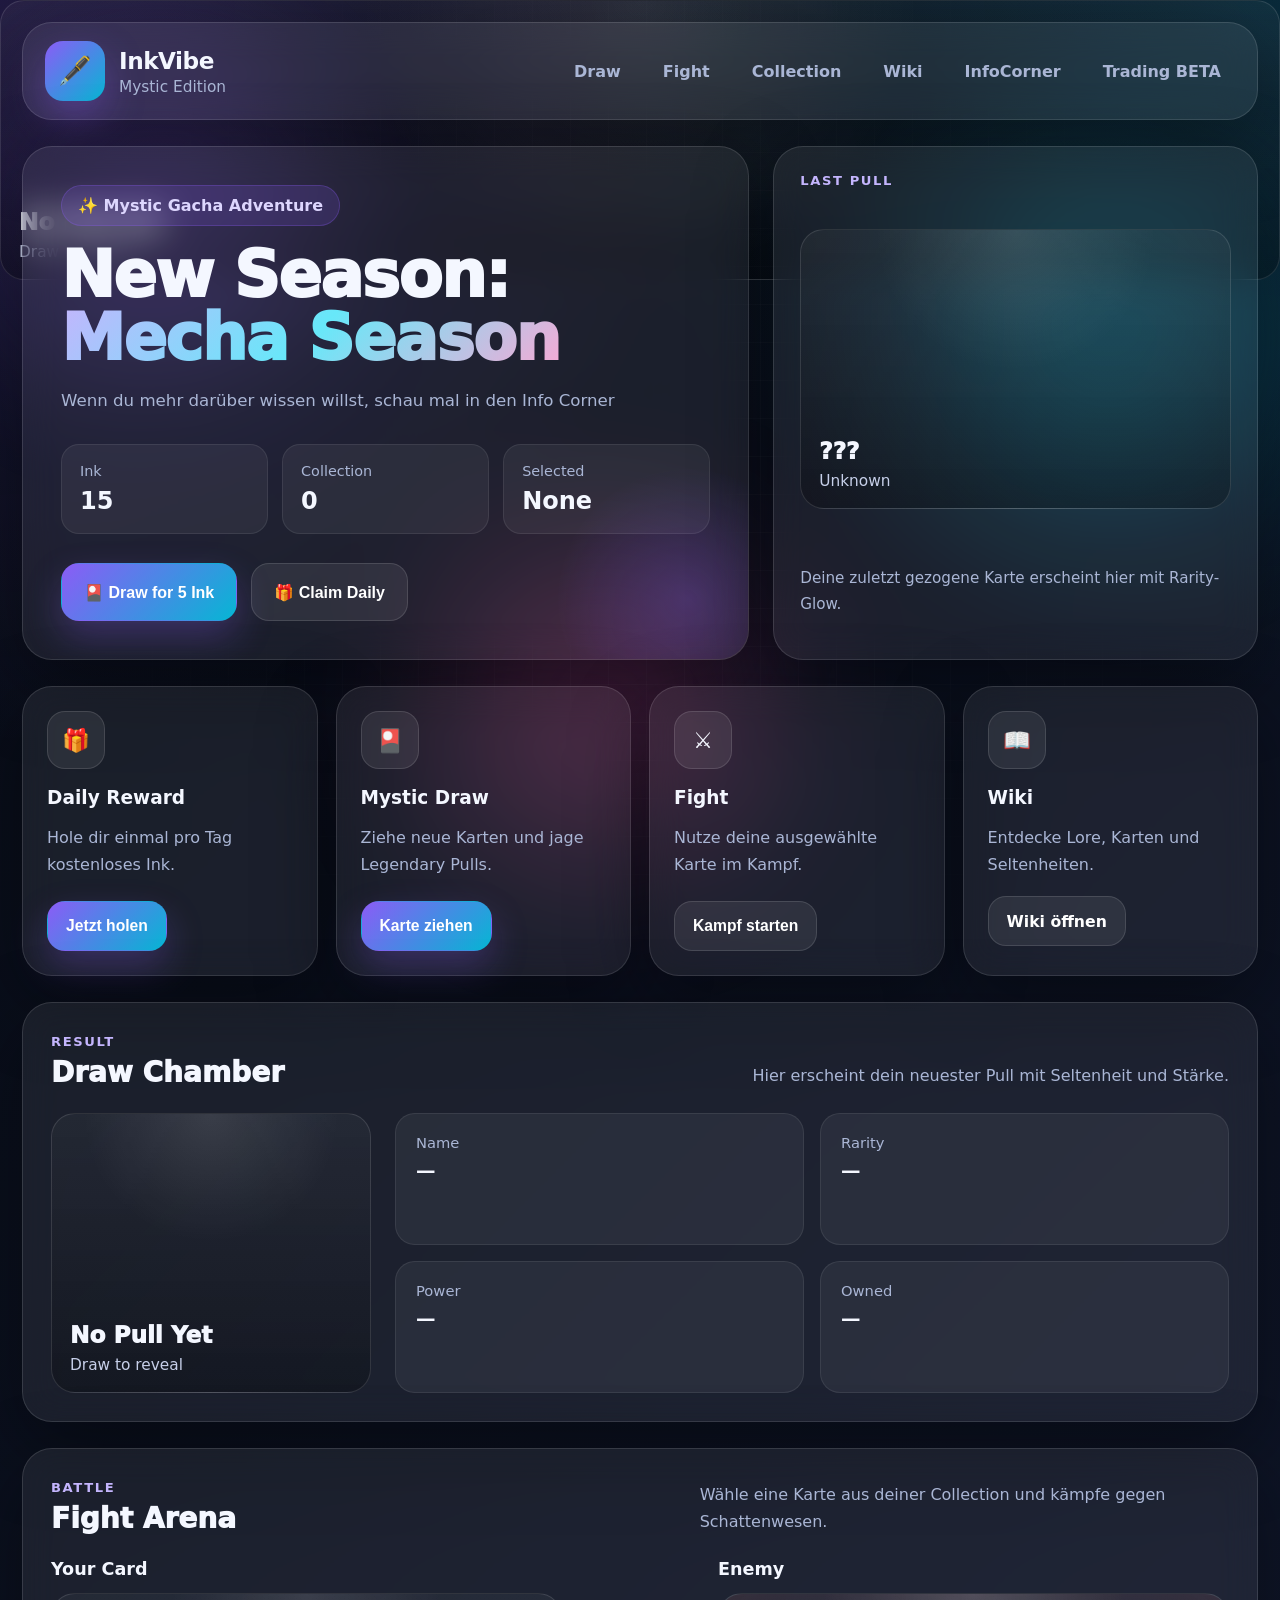
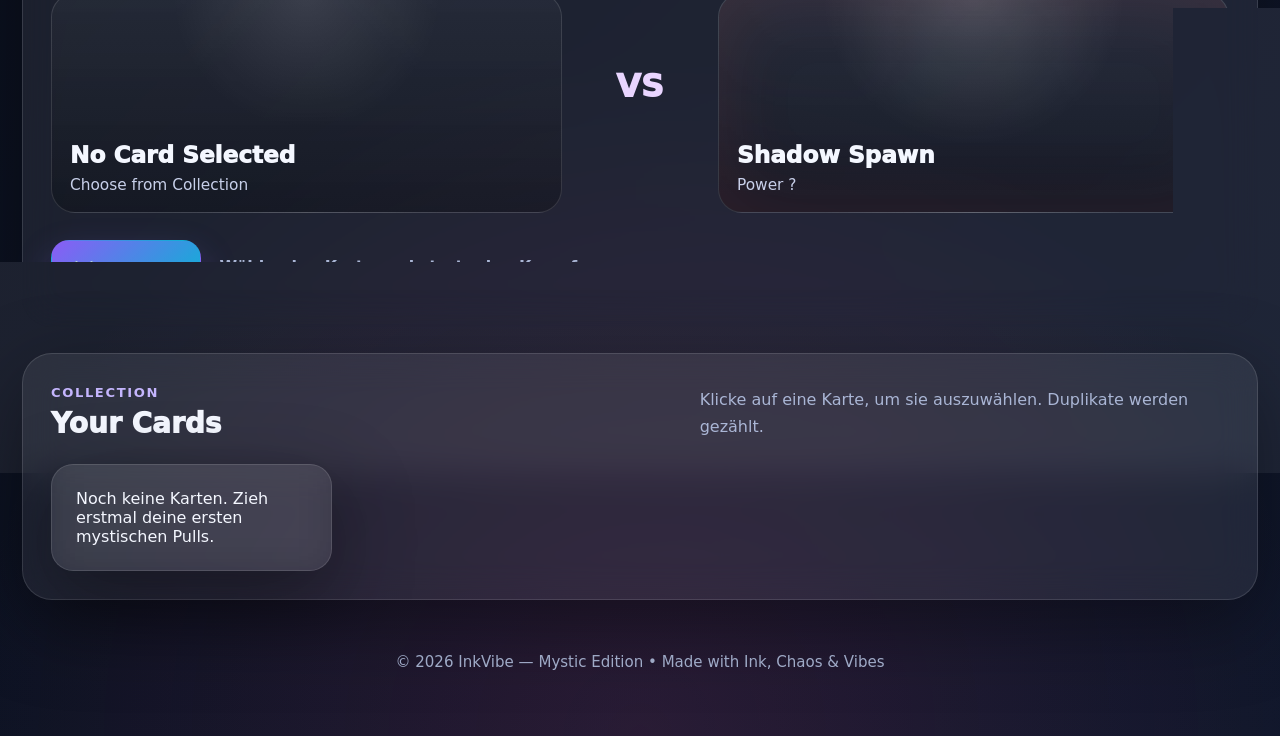
==== index.html @ bc482e4e "index.html aktualisieren" ====
<!DOCTYPE html>
<html lang="de">
<head>
  <meta charset="UTF-8" />
  <meta name="viewport" content="width=device-width, initial-scale=1.0" />
  <title>InkVibe - MechaSeason out now!</title>
  <meta name="description" content="InkVibe — Mystic Edition | Sammle mystische Karten, ziehe seltene Charaktere und kämpfe im Browser." />
  <link rel="stylesheet" href="style.css" />
</head>
<body>
  <div class="bg-layer">
    <div class="orb orb-a"></div>
    <div class="orb orb-b"></div>
    <div class="orb orb-c"></div>
    <div class="grid-overlay"></div>
    <div id="drawReveal" class="draw-reveal placeholder-card"></div>
  </div>

  <div class="app-shell">

    <header class="topbar glass">
      <div class="brand">
        <div class="brand-mark">🖋️</div>
        <div class="brand-copy">
          <h1>InkVibe</h1>
          <p>Mystic Edition</p>
        </div>
      </div>

      <nav class="top-nav">
        <a href="#draw-zone">Draw</a>
        <a href="#fight-zone">Fight</a>
        <a href="#collection-zone">Collection</a>
        <a href="wiki.html">Wiki</a>
        <a href="corner.html">InfoCorner</a>
        <a href="tradr.html">Trading BETA</a>
      </nav>
    </header>

    <main>

      <!-- HERO -->
      <section class="hero-grid">
        <div class="hero-main glass">
          <div class="hero-badge">✨ Mystic Gacha Adventure</div>
          <h2>New Season: <span>Mecha Season</span></h2>
          <p>
           Wenn du mehr darüber wissen willst,
           schau mal in den <span>Info Corner</span>
          </p>

          <div class="hero-stats">
            <div class="hero-stat">
              <span class="hero-stat-label">Ink</span>
              <span class="hero-stat-value" id="inkCount">0</span>
            </div>
            <div class="hero-stat">
              <span class="hero-stat-label">Collection</span>
              <span class="hero-stat-value" id="collectionCount">0</span>
            </div>
            <div class="hero-stat">
              <span class="hero-stat-label">Selected</span>
              <span class="hero-stat-value" id="selectedCardName">None</span>
            </div>
          </div>

          <div class="hero-actions">
            <button class="btn btn-primary btn-xl" onclick="drawCard()">
              🎴 Draw for 5 Ink
            </button>
            <button class="btn btn-secondary btn-xl" onclick="claimDaily()">
              🎁 Claim Daily
            </button>
          </div>
        </div>

        <aside class="hero-side glass">
          <div class="side-label">Last Pull</div>
          <div id="lastPullCard" class="featured-card placeholder-card">
            <div class="featured-card-inner">
              <span class="featured-name">???</span>
              <span class="featured-rarity">Unknown</span>
            </div>
          </div>
          <p class="side-note">
            Deine zuletzt gezogene Karte erscheint hier mit Rarity-Glow.
          </p>
        </aside>
      </section>

      <!-- QUICK ACTIONS -->
      <section class="quick-actions">
        <div class="quick-card glass">
          <div class="quick-icon">🎁</div>
          <h3>Daily Reward</h3>
          <p>Hole dir einmal pro Tag kostenloses Ink.</p>
          <button class="btn btn-primary" onclick="claimDaily()">Jetzt holen</button>
        </div>

        <div class="quick-card glass" id="draw-zone">
          <div class="quick-icon">🎴</div>
          <h3>Mystic Draw</h3>
          <p>Ziehe neue Karten und jage Legendary Pulls.</p>
          <button class="btn btn-primary" onclick="drawCard()">Karte ziehen</button>
        </div>

        <div class="quick-card glass" id="fight-zone">
          <div class="quick-icon">⚔️</div>
          <h3>Fight</h3>
          <p>Nutze deine ausgewählte Karte im Kampf.</p>
          <button class="btn btn-secondary" onclick="fight()">Kampf starten</button>
        </div>

        <div class="quick-card glass">
          <div class="quick-icon">📖</div>
          <h3>Wiki</h3>
          <p>Entdecke Lore, Karten und Seltenheiten.</p>
          <a href="wiki.html" class="btn btn-secondary">Wiki öffnen</a>
        </div>
      </section>

      <!-- DRAW RESULT -->
      <section class="section-panel glass">
        <div class="section-head">
          <div>
            <span class="eyebrow">RESULT</span>
            <h2>Draw Chamber</h2>
          </div>
          <p>Hier erscheint dein neuester Pull mit Seltenheit und Stärke.</p>
        </div>

        <div class="draw-result-wrap">
          <div id="drawReveal" class="draw-reveal placeholder-card">
            <div class="featured-card-inner">
              <span class="featured-name">No Pull Yet</span>
              <span class="featured-rarity">Draw to reveal</span>
            </div>
          </div>

          <div class="draw-meta">
            <div class="meta-box">
              <span class="meta-label">Name</span>
              <span class="meta-value" id="pullName">—</span>
            </div>
            <div class="meta-box">
              <span class="meta-label">Rarity</span>
              <span class="meta-value" id="pullRarity">—</span>
            </div>
            <div class="meta-box">
              <span class="meta-label">Power</span>
              <span class="meta-value" id="pullPower">—</span>
            </div>
            <div class="meta-box">
              <span class="meta-label">Owned</span>
              <span class="meta-value" id="pullOwned">—</span>
            </div>
          </div>
        </div>
      </section>

      <!-- FIGHT -->
      <section class="section-panel glass fight-layout">
        <div class="section-head">
          <div>
            <span class="eyebrow">BATTLE</span>
            <h2>Fight Arena</h2>
          </div>
          <p>Wähle eine Karte aus deiner Collection und kämpfe gegen Schattenwesen.</p>
        </div>

        <div class="fight-grid">
          <div class="arena-card">
            <h3>Your Card</h3>
            <div id="selectedFightCard" class="battle-card placeholder-card small-card">
              <div class="featured-card-inner">
                <span class="featured-name">No Card Selected</span>
                <span class="featured-rarity">Choose from Collection</span>
              </div>
            </div>
          </div>

          <div class="arena-vs">VS</div>

          <div class="arena-card">
            <h3>Enemy</h3>
            <div id="enemyCard" class="battle-card enemy-card small-card">
              <div class="featured-card-inner">
                <span class="featured-name">Shadow Spawn</span>
                <span class="featured-rarity">Power ?</span>
              </div>
            </div>
          </div>
        </div>

        <div class="fight-controls">
          <button class="btn btn-primary btn-xl" onclick="fight()">⚔️ Start Fight</button>
          <div id="fightResult" class="fight-result">Wähle eine Karte und starte den Kampf.</div>
        </div>
      </section>

      <!-- COLLECTION -->
      <section class="section-panel glass" id="collection-zone">
        <div class="section-head">
          <div>
            <span class="eyebrow">COLLECTION</span>
            <h2>Your Cards</h2>
          </div>
          <p>Klicke auf eine Karte, um sie auszuwählen. Duplikate werden gezählt.</p>
        </div>

        <div id="collectionGrid" class="collection-grid"></div>
      </section>

    </main>

    <footer class="footer">
      <p>© 2026 InkVibe — Mystic Edition • Made with Ink, Chaos & Vibes</p>
    </footer>
  </div>

  <script src="script.js"></script>
</body>
</html>
---- style.css ----
:root {
  --bg-1: #070b15;
  --bg-2: #10172b;
  --glass: rgba(255,255,255,0.07);
  --glass-strong: rgba(255,255,255,0.12);
  --border: rgba(255,255,255,0.12);
  --text: #f4f7ff;
  --muted: #aab6d5;
  --accent: #8b5cf6;
  --accent-2: #06b6d4;
  --accent-3: #ec4899;
  --gold: #fbbf24;
  --green: #22c55e;
  --red: #ef4444;
  --shadow: 0 25px 80px rgba(0,0,0,0.38);

  --common: #94a3b8;
  --rare: #3b82f6;
  --epic: #a855f7;
  --legendary: #f59e0b;

  --radius-xl: 30px;
  --radius-lg: 24px;
  --radius-md: 18px;
  --radius-sm: 14px;
  --max-width: 1260px;
}

* {
  box-sizing: border-box;
}

html, body {
  margin: 0;
  padding: 0;
  min-height: 100%;
  font-family: "Inter", "Segoe UI", system-ui, sans-serif;
  color: var(--text);
  background:
    radial-gradient(circle at top left, rgba(139,92,246,0.18), transparent 28%),
    radial-gradient(circle at top right, rgba(6,182,212,0.16), transparent 26%),
    radial-gradient(circle at bottom center, rgba(236,72,153,0.12), transparent 28%),
    linear-gradient(135deg, var(--bg-1), var(--bg-2));
  overflow-x: hidden;
}

body {
  padding: 22px;
}

.bg-layer {
  position: fixed;
  inset: 0;
  pointer-events: none;
  z-index: 0;
}

.orb {
  position: absolute;
  border-radius: 999px;
  filter: blur(90px);
  opacity: 0.28;
}

.orb-a {
  width: 280px;
  height: 280px;
  background: var(--accent);
  top: 60px;
  left: 20px;
}

.orb-b {
  width: 320px;
  height: 320px;
  background: var(--accent-2);
  top: 180px;
  right: 20px;
}

.orb-c {
  width: 300px;
  height: 300px;
  background: var(--accent-3);
  bottom: 50px;
  left: 35%;
}

.grid-overlay {
  position: absolute;
  inset: 0;
  background-image:
    linear-gradient(rgba(255,255,255,0.025) 1px, transparent 1px),
    linear-gradient(90deg, rgba(255,255,255,0.025) 1px, transparent 1px);
  background-size: 38px 38px;
  mask-image: radial-gradient(circle at center, black 25%, transparent 85%);
}

.app-shell {
  max-width: var(--max-width);
  margin: 0 auto;
  position: relative;
  z-index: 1;
}

.glass {
  background: var(--glass);
  border: 1px solid var(--border);
  backdrop-filter: blur(18px);
  box-shadow: var(--shadow);
}

.topbar {
  display: flex;
  justify-content: space-between;
  align-items: center;
  gap: 18px;
  padding: 18px 22px;
  border-radius: var(--radius-xl);
  margin-bottom: 26px;
}

.brand {
  display: flex;
  align-items: center;
  gap: 14px;
}

.brand-mark {
  width: 60px;
  height: 60px;
  display: grid;
  place-items: center;
  border-radius: 18px;
  background: linear-gradient(135deg, var(--accent), var(--accent-2));
  font-size: 1.7rem;
  box-shadow: 0 16px 38px rgba(139,92,246,0.35);
}

.brand-copy h1 {
  margin: 0;
  font-size: 1.45rem;
  font-weight: 900;
  letter-spacing: -0.5px;
}

.brand-copy p {
  margin: 4px 0 0;
  color: var(--muted);
  font-size: 0.96rem;
}

.top-nav {
  display: flex;
  align-items: center;
  gap: 14px;
  flex-wrap: wrap;
}

.top-nav a {
  text-decoration: none;
  color: var(--muted);
  font-weight: 700;
  padding: 10px 14px;
  border-radius: 999px;
  transition: 0.2s ease;
}

.top-nav a:hover {
  background: rgba(255,255,255,0.08);
  color: white;
}

.nav-login {
  background: rgba(255,255,255,0.08);
  border: 1px solid var(--border);
}

.hero-grid {
  display: grid;
  grid-template-columns: 1.2fr 0.8fr;
  gap: 24px;
  margin-bottom: 26px;
}

.hero-main, .hero-side, .section-panel, .quick-card {
  border-radius: var(--radius-xl);
}

.hero-main {
  padding: 38px;
  position: relative;
  overflow: hidden;
}

.hero-main::after {
  content: "";
  position: absolute;
  width: 260px;
  height: 260px;
  right: -70px;
  bottom: -70px;
  border-radius: 999px;
  background: radial-gradient(circle, rgba(139,92,246,0.25), transparent 72%);
}

.hero-badge {
  display: inline-flex;
  padding: 10px 16px;
  border-radius: 999px;
  background: rgba(139,92,246,0.16);
  border: 1px solid rgba(139,92,246,0.28);
  color: #ddd6fe;
  font-weight: 800;
  margin-bottom: 18px;
}

.hero-main h2 {
  font-size: clamp(2.3rem, 5vw, 4.1rem);
  line-height: 0.98;
  margin: 0 0 16px;
  font-weight: 950;
  letter-spacing: -1.5px;
}

.hero-main h2 span {
  background: linear-gradient(135deg, #c4b5fd, #67e8f9, #f9a8d4);
  -webkit-background-clip: text;
  -webkit-text-fill-color: transparent;
}

.hero-main p {
  color: var(--muted);
  line-height: 1.8;
  max-width: 64ch;
  font-size: 1.04rem;
  margin-bottom: 28px;
}

.hero-stats {
  display: grid;
  grid-template-columns: repeat(3, 1fr);
  gap: 14px;
  margin-bottom: 24px;
}

.hero-stat {
  padding: 18px;
  border-radius: 18px;
  background: rgba(255,255,255,0.06);
  border: 1px solid rgba(255,255,255,0.08);
}

.hero-stat-label {
  display: block;
  color: var(--muted);
  font-size: 0.9rem;
  margin-bottom: 8px;
}

.hero-stat-value {
  font-size: 1.5rem;
  font-weight: 900;
}

.hero-actions {
  display: flex;
  gap: 14px;
  flex-wrap: wrap;
}

.btn {
  display: inline-flex;
  align-items: center;
  justify-content: center;
  gap: 10px;
  min-height: 50px;
  padding: 14px 18px;
  border: 1px solid transparent;
  border-radius: 18px;
  text-decoration: none;
  font-weight: 900;
  cursor: pointer;
  transition: 0.2s ease;
  font-size: 0.98rem;
}

.btn:hover {
  transform: translateY(-2px);
}

.btn-primary {
  background: linear-gradient(135deg, var(--accent), var(--accent-2));
  color: white;
  box-shadow: 0 16px 36px rgba(139,92,246,0.28);
}

.btn-secondary {
  background: rgba(255,255,255,0.08);
  color: white;
  border-color: var(--border);
}

.btn-xl {
  min-height: 58px;
  padding: 16px 22px;
  font-size: 1rem;
}

.hero-side {
  padding: 26px;
  display: flex;
  flex-direction: column;
  justify-content: space-between;
}

.side-label, .eyebrow {
  font-size: 0.82rem;
  font-weight: 900;
  letter-spacing: 1.6px;
  color: #c4b5fd;
  text-transform: uppercase;
}

.side-note {
  color: var(--muted);
  line-height: 1.7;
  font-size: 0.95rem;
  margin-top: 16px;
}

.quick-actions {
  display: grid;
  grid-template-columns: repeat(4, 1fr);
  gap: 18px;
  margin-bottom: 26px;
}

.quick-card {
  padding: 24px;
  transition: 0.2s ease;
}

.quick-card:hover {
  transform: translateY(-4px);
  background: rgba(255,255,255,0.08);
}

.quick-icon {
  width: 58px;
  height: 58px;
  display: grid;
  place-items: center;
  border-radius: 18px;
  font-size: 1.4rem;
  background: rgba(255,255,255,0.08);
  border: 1px solid var(--border);
  margin-bottom: 18px;
}

.quick-card h3 {
  margin: 0 0 8px;
  font-size: 1.16rem;
  font-weight: 900;
}

.quick-card p {
  color: var(--muted);
  line-height: 1.7;
  margin-bottom: 18px;
}

.section-panel {
  padding: 28px;
  margin-bottom: 26px;
}

.section-head {
  display: flex;
  justify-content: space-between;
  gap: 20px;
  align-items: end;
  margin-bottom: 24px;
  flex-wrap: wrap;
}

.section-head h2 {
  margin: 6px 0 0;
  font-size: 1.75rem;
  font-weight: 950;
}

.section-head p {
  color: var(--muted);
  margin: 0;
  max-width: 52ch;
  line-height: 1.7;
}

.draw-result-wrap {
  display: grid;
  grid-template-columns: 320px 1fr;
  gap: 24px;
  align-items: stretch;
}

.featured-card, .draw-reveal, .battle-card, .collection-card {
  position: relative;
  border-radius: 24px;
  overflow: hidden;
  min-height: 280px;
  display: flex;
  align-items: end;
  padding: 18px;
  background:
    linear-gradient(180deg, rgba(255,255,255,0.05), rgba(0,0,0,0.28)),
    radial-gradient(circle at top, rgba(255,255,255,0.16), transparent 45%);
  border: 1px solid rgba(255,255,255,0.12);
}

.small-card {
  min-height: 220px;
}

.placeholder-card {
  background:
    linear-gradient(180deg, rgba(255,255,255,0.04), rgba(0,0,0,0.25)),
    radial-gradient(circle at top, rgba(255,255,255,0.10), transparent 40%);
}

.featured-card-inner {
  display: flex;
  flex-direction: column;
  gap: 8px;
}

.featured-name {
  font-size: 1.45rem;
  font-weight: 950;
}

.featured-rarity {
  font-size: 0.96rem;
  color: #dbe4ff;
  opacity: 0.9;
}

.draw-meta {
  display: grid;
  grid-template-columns: repeat(2, 1fr);
  gap: 16px;
}

.meta-box {
  padding: 20px;
  border-radius: 20px;
  background: rgba(255,255,255,0.06);
  border: 1px solid rgba(255,255,255,0.08);
}

.meta-label {
  display: block;
  color: var(--muted);
  font-size: 0.92rem;
  margin-bottom: 8px;
}

.meta-value {
  font-size: 1.22rem;
  font-weight: 900;
}

.fight-layout .fight-grid {
  display: grid;
  grid-template-columns: 1fr 120px 1fr;
  gap: 18px;
  align-items: center;
  margin-bottom: 22px;
}

.arena-card h3 {
  margin: 0 0 14px;
  font-size: 1.1rem;
}

.arena-vs {
  display: grid;
  place-items: center;
  font-size: 2rem;
  font-weight: 950;
  color: #e9d5ff;
}

.enemy-card {
  box-shadow: inset 0 0 80px rgba(239,68,68,0.10);
}

.fight-controls {
  display: flex;
  align-items: center;
  gap: 18px;
  flex-wrap: wrap;
}

.fight-result {
  color: var(--muted);
  line-height: 1.7;
  font-weight: 700;
}

.collection-grid {
  display: grid;
  grid-template-columns: repeat(4, 1fr);
  gap: 18px;
}

.collection-card {
  min-height: 240px;
  cursor: pointer;
  transition: 0.2s ease;
}

.collection-card:hover {
  transform: translateY(-5px) scale(1.01);
}

.collection-card.selected {
  outline: 2px solid #ffffff;
  box-shadow: 0 0 0 3px rgba(255,255,255,0.18), 0 24px 60px rgba(0,0,0,0.45);
}

.card-topline {
  position: absolute;
  top: 14px;
  left: 14px;
  right: 14px;
  display: flex;
  justify-content: space-between;
  align-items: center;
}

.card-rarity-pill,
.card-count-pill,
.card-power-pill {
  padding: 8px 10px;
  border-radius: 999px;
  font-size: 0.78rem;
  font-weight: 900;
  background: rgba(255,255,255,0.12);
  border: 1px solid rgba(255,255,255,0.16);
}

.card-bottom {
  width: 100%;
  display: flex;
  flex-direction: column;
  gap: 8px;
}

.card-name {
  font-size: 1.2rem;
  font-weight: 950;
}

.card-sub {
  color: #e7ecff;
  opacity: 0.88;
  font-size: 0.94rem;
}

.rarity-common {
  box-shadow: inset 0 0 120px rgba(148,163,184,0.14), 0 0 28px rgba(148,163,184,0.12);
}
.rarity-rare {
  box-shadow: inset 0 0 120px rgba(59,130,246,0.16), 0 0 34px rgba(59,130,246,0.16);
}
.rarity-epic {
  box-shadow: inset 0 0 120px rgba(168,85,247,0.18), 0 0 40px rgba(168,85,247,0.18);
}
.rarity-legendary {
  box-shadow: inset 0 0 120px rgba(245,158,11,0.20), 0 0 48px rgba(245,158,11,0.20);
}

.footer {
  text-align: center;
  padding: 12px 0 28px;
  color: var(--muted);
  font-size: 0.94rem;
}

@media (max-width: 1080px) {
  .hero-grid,
  .draw-result-wrap {
    grid-template-columns: 1fr;
  }

  .quick-actions,
  .collection-grid {
    grid-template-columns: repeat(2, 1fr);
  }

  .fight-layout .fight-grid {
    grid-template-columns: 1fr;
  }

  .arena-vs {
    font-size: 1.6rem;
  }
}

@media (max-width: 720px) {
  body {
    padding: 14px;
  }

  .topbar {
    flex-direction: column;
    align-items: stretch;
  }

  .top-nav {
    justify-content: center;
  }

  .hero-main {
    padding: 28px 22px;
  }

  .hero-main h2 {
    font-size: 2.35rem;
  }

  .hero-stats,
  .draw-meta,
  .quick-actions,
  .collection-grid {
    grid-template-columns: 1fr;
  }

  .hero-actions,
  .fight-controls {
    flex-direction: column;
    align-items: stretch;
  }

  .btn,
  .btn-xl {
    width: 100%;
  }

  .section-panel,
  .quick-card,
  .hero-main,
  .hero-side {
    border-radius: 24px;
  }
}

.trade-container {
  display: flex;
  gap: 30px;
  flex-wrap: wrap;
  padding: 20px;
}

.section {
  border: 1px solid #ccc;
  border-radius: 12px;
  padding: 20px;
  min-width: 280px;
  background: #f4f4f4;
}

.card {
  border: 1px solid #aaa;
  padding: 10px;
  margin: 10px 0;
  border-radius: 8px;
  background: white;
}

button {
  margin-top: 5px;
  padding: 8px 12px;
  border-radius: 8px;
  border: none;
  cursor: pointer;
}


/* === DRAW ANIMATION === */

.draw-reveal {
  perspective: 1000px;
}

.card-flip {
  animation: flipReveal 0.8s ease forwards;
  transform-style: preserve-3d;
}

@keyframes flipReveal {
  0% {
    transform: rotateY(90deg) scale(0.8);
    opacity: 0;
  }
  50% {
    transform: rotateY(0deg) scale(1.05);
    opacity: 1;
  }
  100% {
    transform: rotateY(0deg) scale(1);
  }
}

/* Glow je nach Seltenheit */
.rarity-glow-common {
  box-shadow: 0 0 20px rgba(148,163,184,0.4);
}

.rarity-glow-rare {
  box-shadow: 0 0 25px rgba(59,130,246,0.6);
}

.rarity-glow-epic {
  box-shadow: 0 0 35px rgba(168,85,247,0.7);
}

.rarity-glow-legendary {
  box-shadow: 0 0 50px rgba(245,158,11,0.9);
}
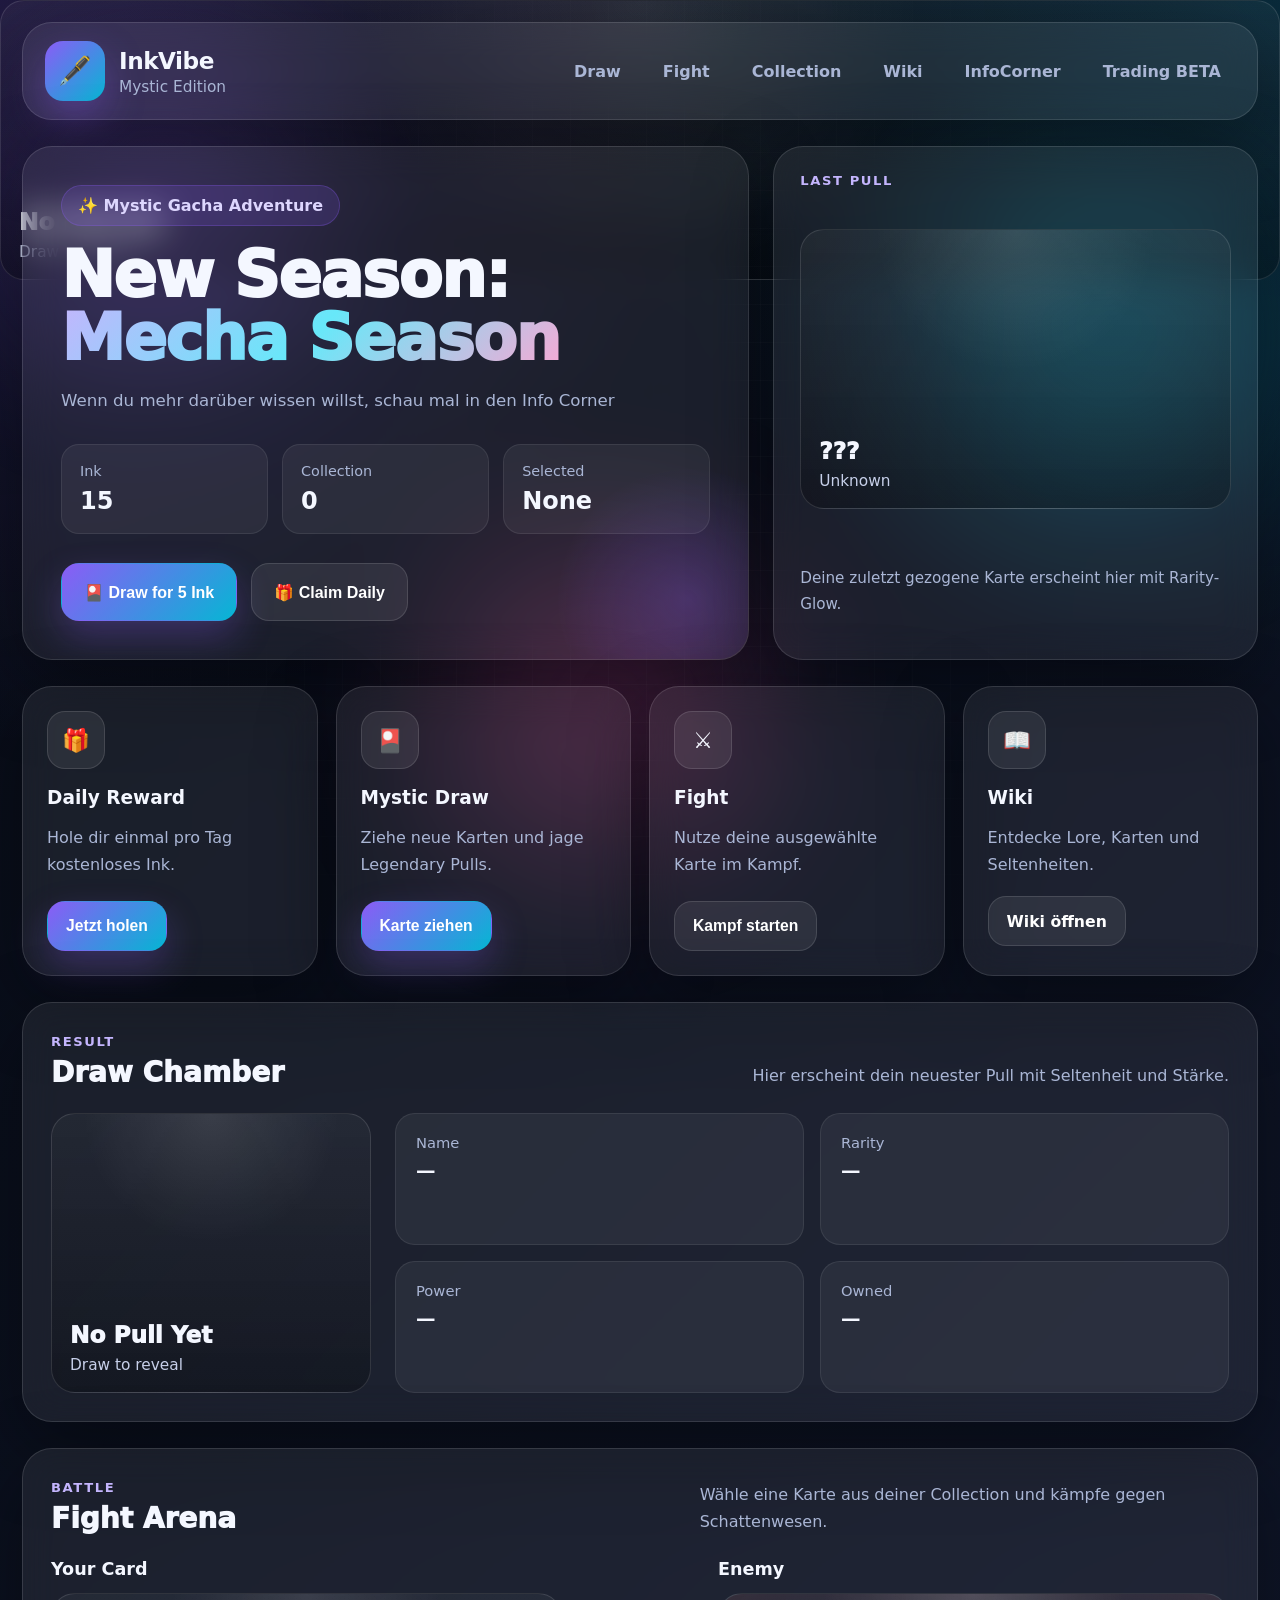
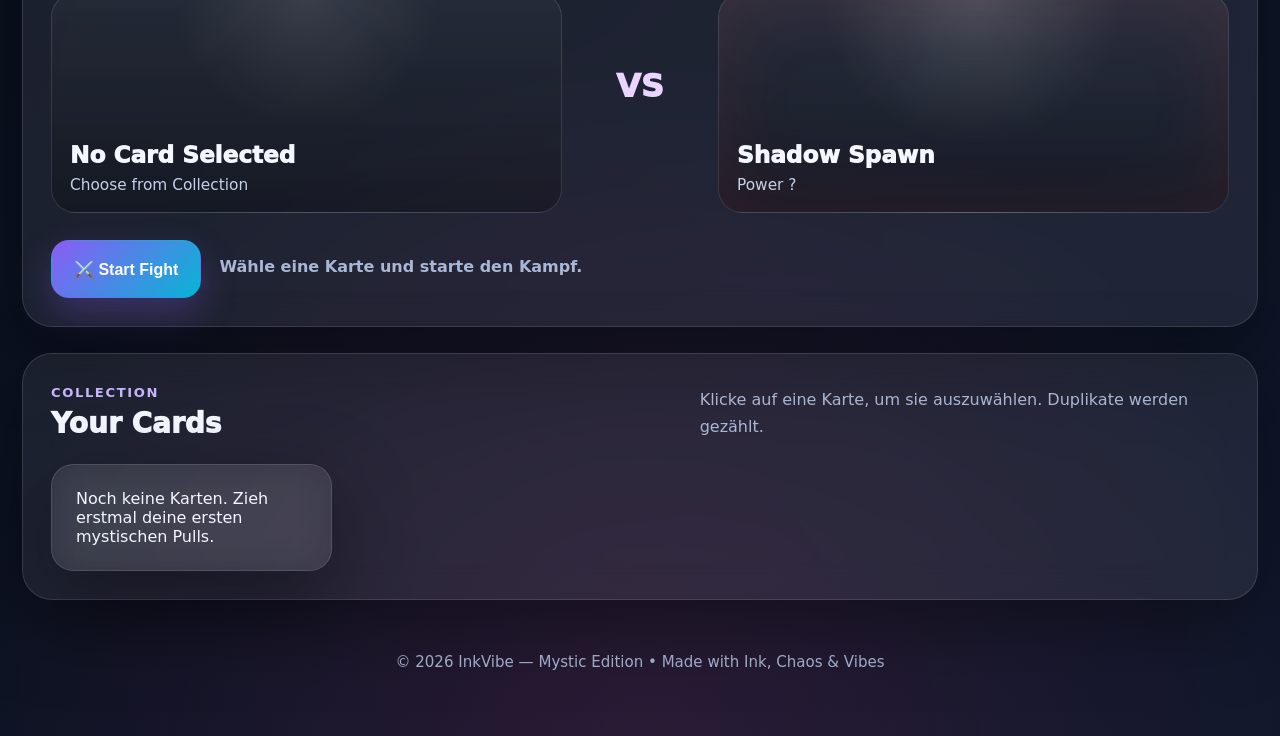
==== commit e7cc43c3: "index.html aktualisieren" ====
--- a/index.html
+++ b/index.html
@@ -33,7 +33,7 @@
         <a href="#collection-zone">Collection</a>
         <a href="wiki.html">Wiki</a>
         <a href="corner.html">InfoCorner</a>
-        <a href="tradr.html">Trading BETA</a>
+        <a href="trade.html">Trading BETA</a>
       </nav>
     </header>
 
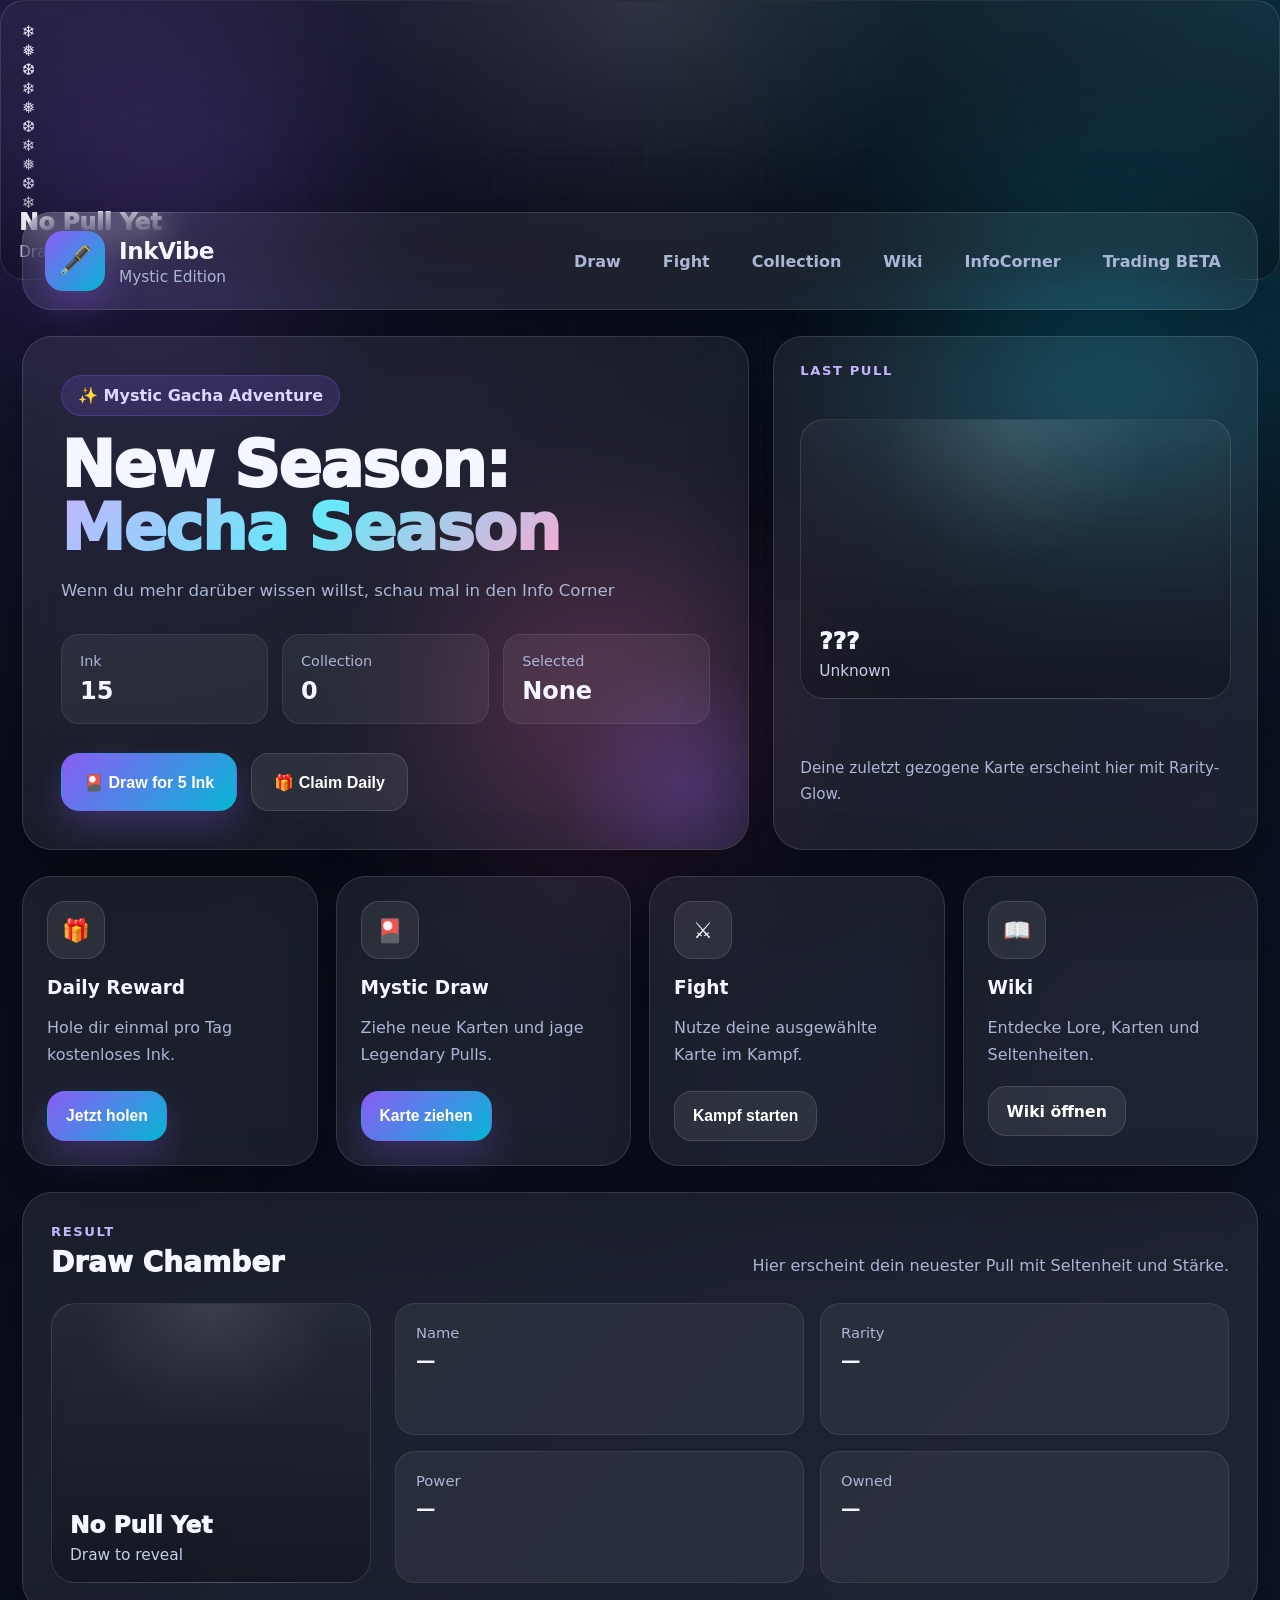
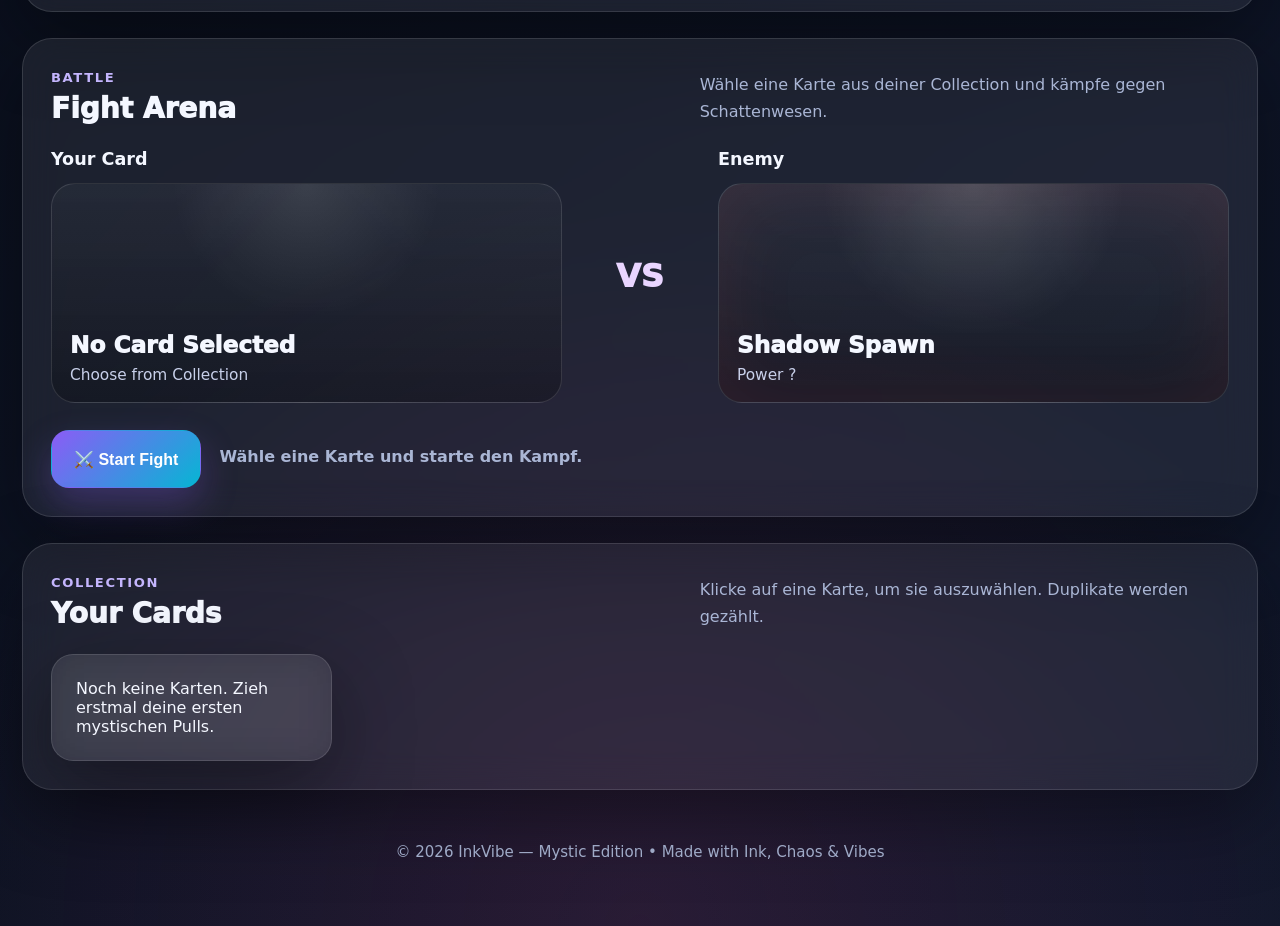
==== commit cd844aa6: "index.html aktualisieren" ====
--- a/index.html
+++ b/index.html
@@ -8,6 +8,19 @@
   <link rel="stylesheet" href="style.css" />
 </head>
 <body>
+  <div class="snowflakes" aria-hidden="true">
+  <div class="snowflake">❄</div>
+  <div class="snowflake">❅</div>
+  <div class="snowflake">❆</div>
+  <div class="snowflake">❄</div>
+  <div class="snowflake">❅</div>
+  <div class="snowflake">❆</div>
+  <div class="snowflake">❄</div>
+  <div class="snowflake">❅</div>
+  <div class="snowflake">❆</div>
+  <div class="snowflake">❄</div>
+</div>
+
   <div class="bg-layer">
     <div class="orb orb-a"></div>
     <div class="orb orb-b"></div>
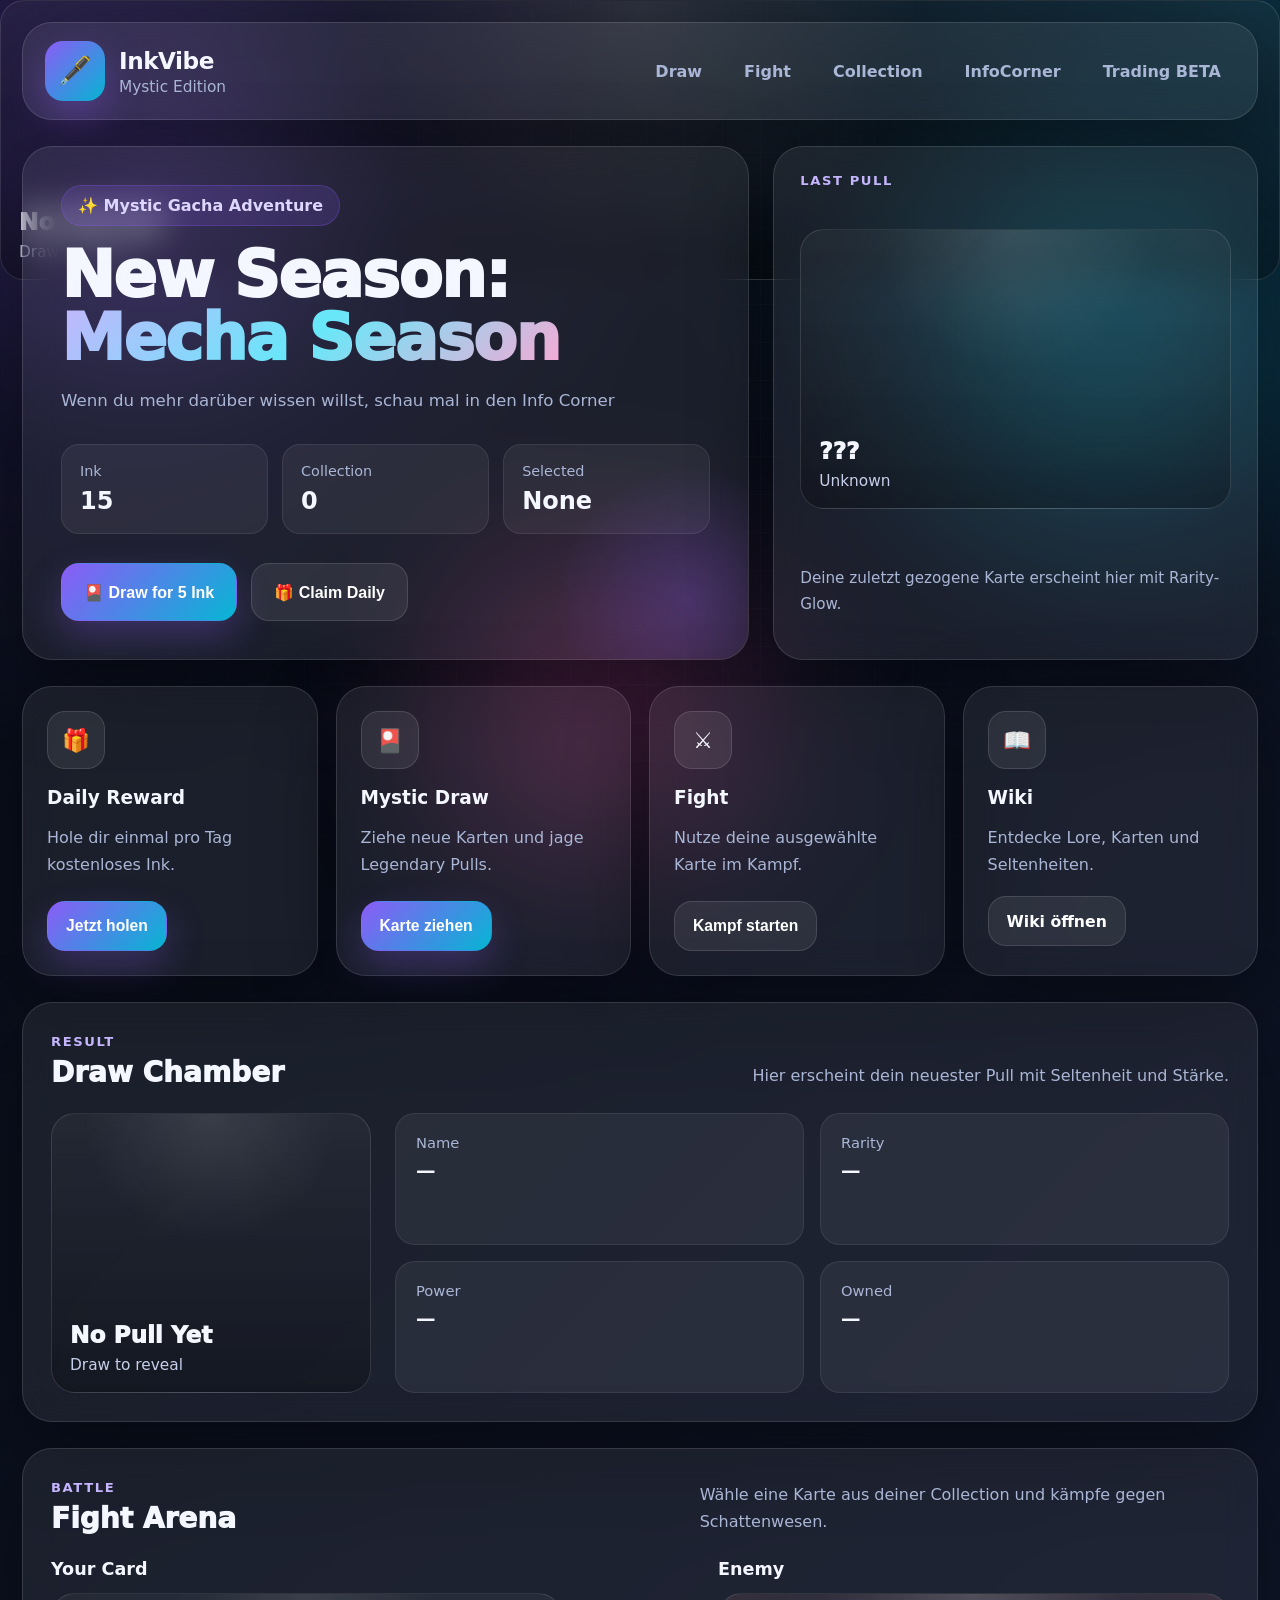
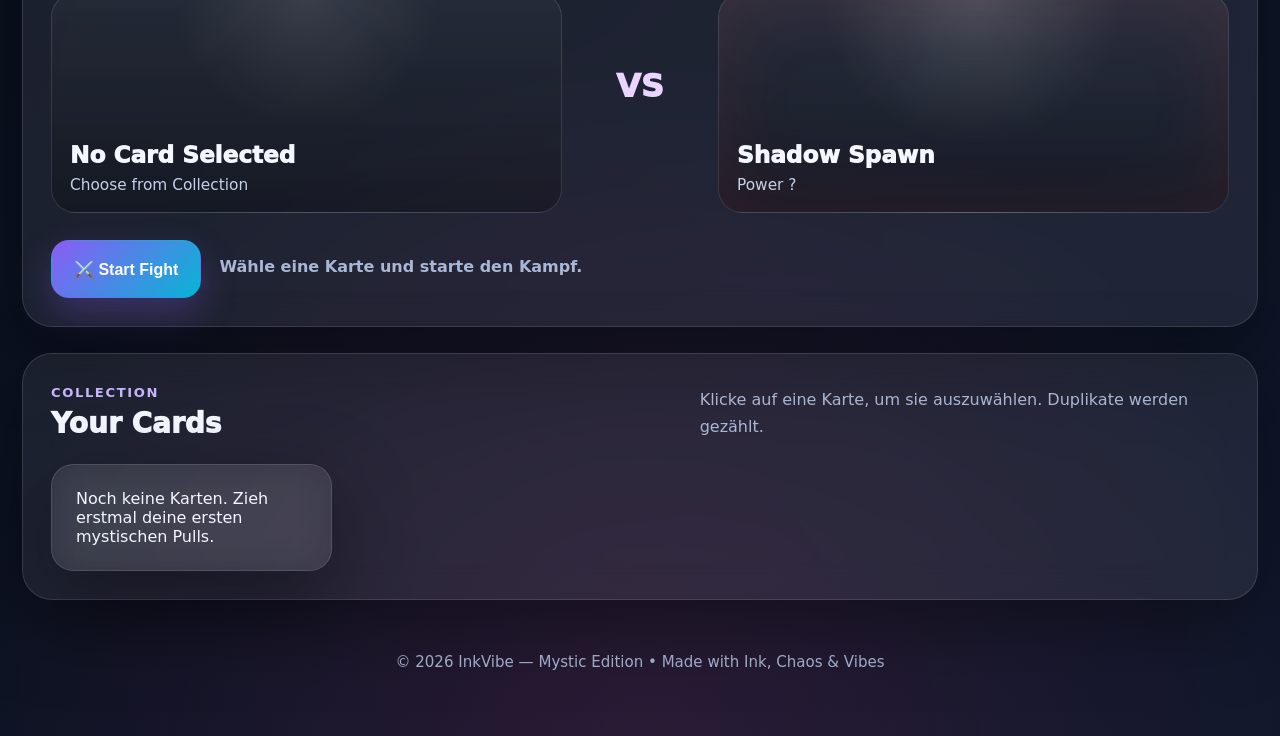
==== commit bf4f06ab: "index.html aktualisieren" ====
--- a/index.html
+++ b/index.html
@@ -44,7 +44,6 @@
         <a href="#draw-zone">Draw</a>
         <a href="#fight-zone">Fight</a>
         <a href="#collection-zone">Collection</a>
-        <a href="wiki.html">Wiki</a>
         <a href="corner.html">InfoCorner</a>
         <a href="trade.html">Trading BETA</a>
       </nav>
--- a/style.css
+++ b/style.css
@@ -1,3 +1,54 @@
+/* Grundstyling für die Schneeflocken */
+.snowflake {
+  color: #fff;
+  font-size: 1.2em;
+  font-family: Arial, sans-serif;
+  text-shadow: 0 0 5px rgba(0, 0, 0, 0.3); /* Sorgt für Sichtbarkeit auf hellem Hintergrund */
+  position: fixed;
+  top: -10%;
+  z-index: 9999;
+  user-select: none;
+  cursor: default;
+  pointer-events: none; /* Wichtig: Man kann durch die Flocken hindurchklicken */
+  animation-name: snowflakes-fall, snowflakes-shake;
+  animation-duration: 10s, 3s;
+  animation-timing-function: linear, ease-in-out;
+  animation-iteration-count: infinite, infinite;
+  animation-play-state: running, running;
+}
+
+/* Animation 1: Nach unten fallen */
+@keyframes snowflakes-fall {
+  0% {
+    top: -10%;
+  }
+  100% {
+    top: 100%;
+  }
+}
+
+/* Animation 2: Leichtes Hin- und Herschwingen */
+@keyframes snowflakes-shake {
+  0%, 100% {
+    transform: translateX(0px);
+  }
+  50% {
+    transform: translateX(80px);
+  }
+}
+
+/* Individuelle Positionierung und Verzögerung für jede Flocke */
+.snowflake:nth-of-type(1) { left: 5%; animation-delay: 0s, 0s; }
+.snowflake:nth-of-type(2) { left: 15%; animation-delay: 6s, 0.5s; font-size: 1.5em; }
+.snowflake:nth-of-type(3) { left: 25%; animation-delay: 4s, 2s; }
+.snowflake:nth-of-type(4) { left: 35%; animation-delay: 2s, 2s; font-size: 0.9em; }
+.snowflake:nth-of-type(5) { left: 45%; animation-delay: 8s, 3s; }
+.snowflake:nth-of-type(6) { left: 55%; animation-delay: 6s, 2s; font-size: 1.4em; }
+.snowflake:nth-of-type(7) { left: 65%; animation-delay: 2.5s, 1s; }
+.snowflake:nth-of-type(8) { left: 75%; animation-delay: 1s, 0s; font-size: 1.1em; }
+.snowflake:nth-of-type(9) { left: 85%; animation-delay: 3s, 1.5s; }
+.snowflake:nth-of-type(10) { left: 92%; animation-delay: 5s, 2.5s; font-size: 1.3em; }
+
 :root {
   --bg-1: #070b15;
   --bg-2: #10172b;
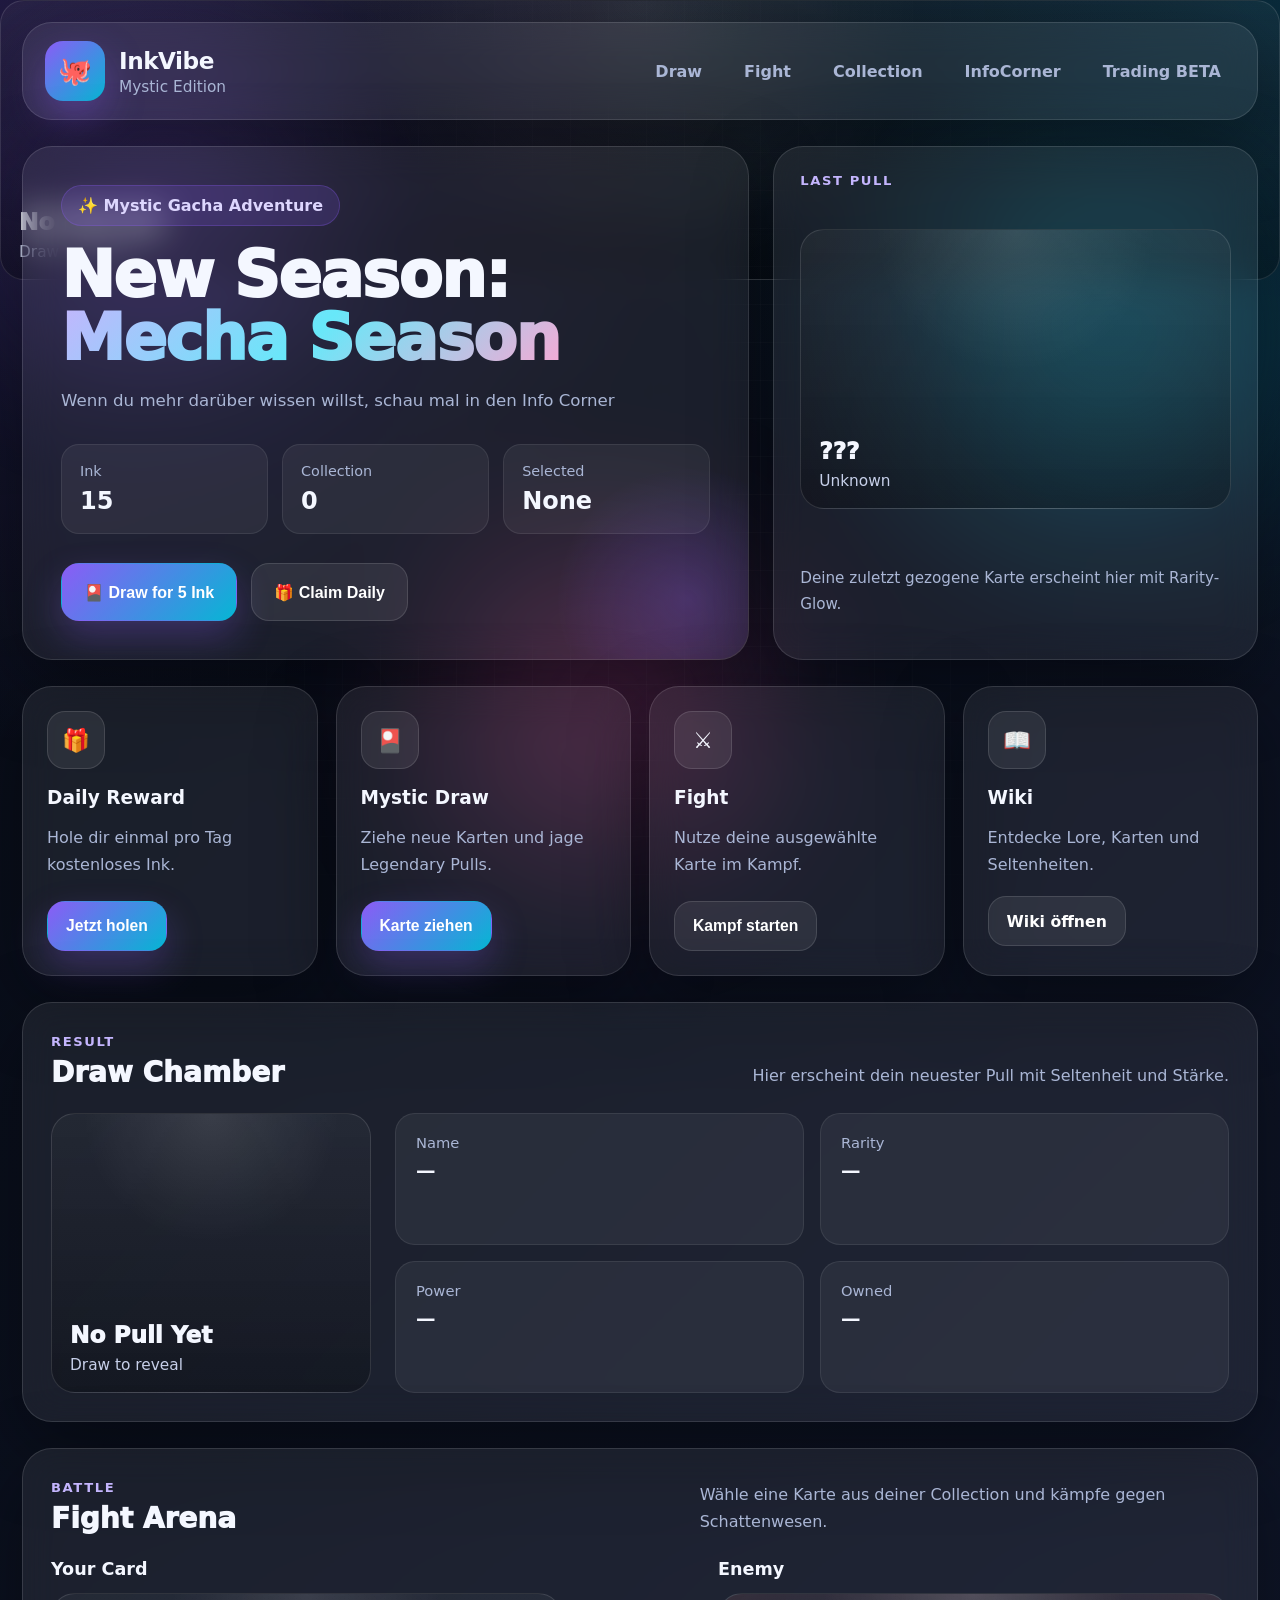
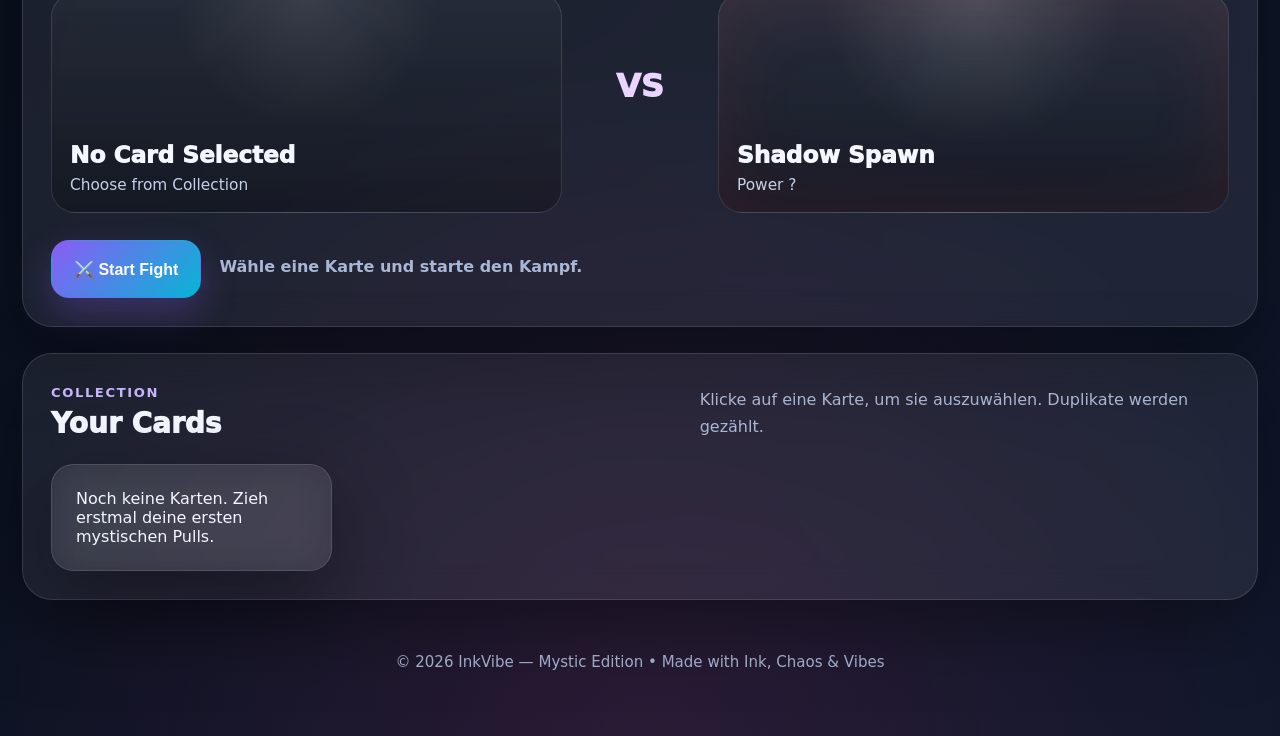
==== commit fa8fe7a8: "Change brand mark icon from pen to octopus" ====
--- a/index.html
+++ b/index.html
@@ -33,7 +33,7 @@
 
     <header class="topbar glass">
       <div class="brand">
-        <div class="brand-mark">🖋️</div>
+        <div class="brand-mark">🐙</div>
         <div class="brand-copy">
           <h1>InkVibe</h1>
           <p>Mystic Edition</p>
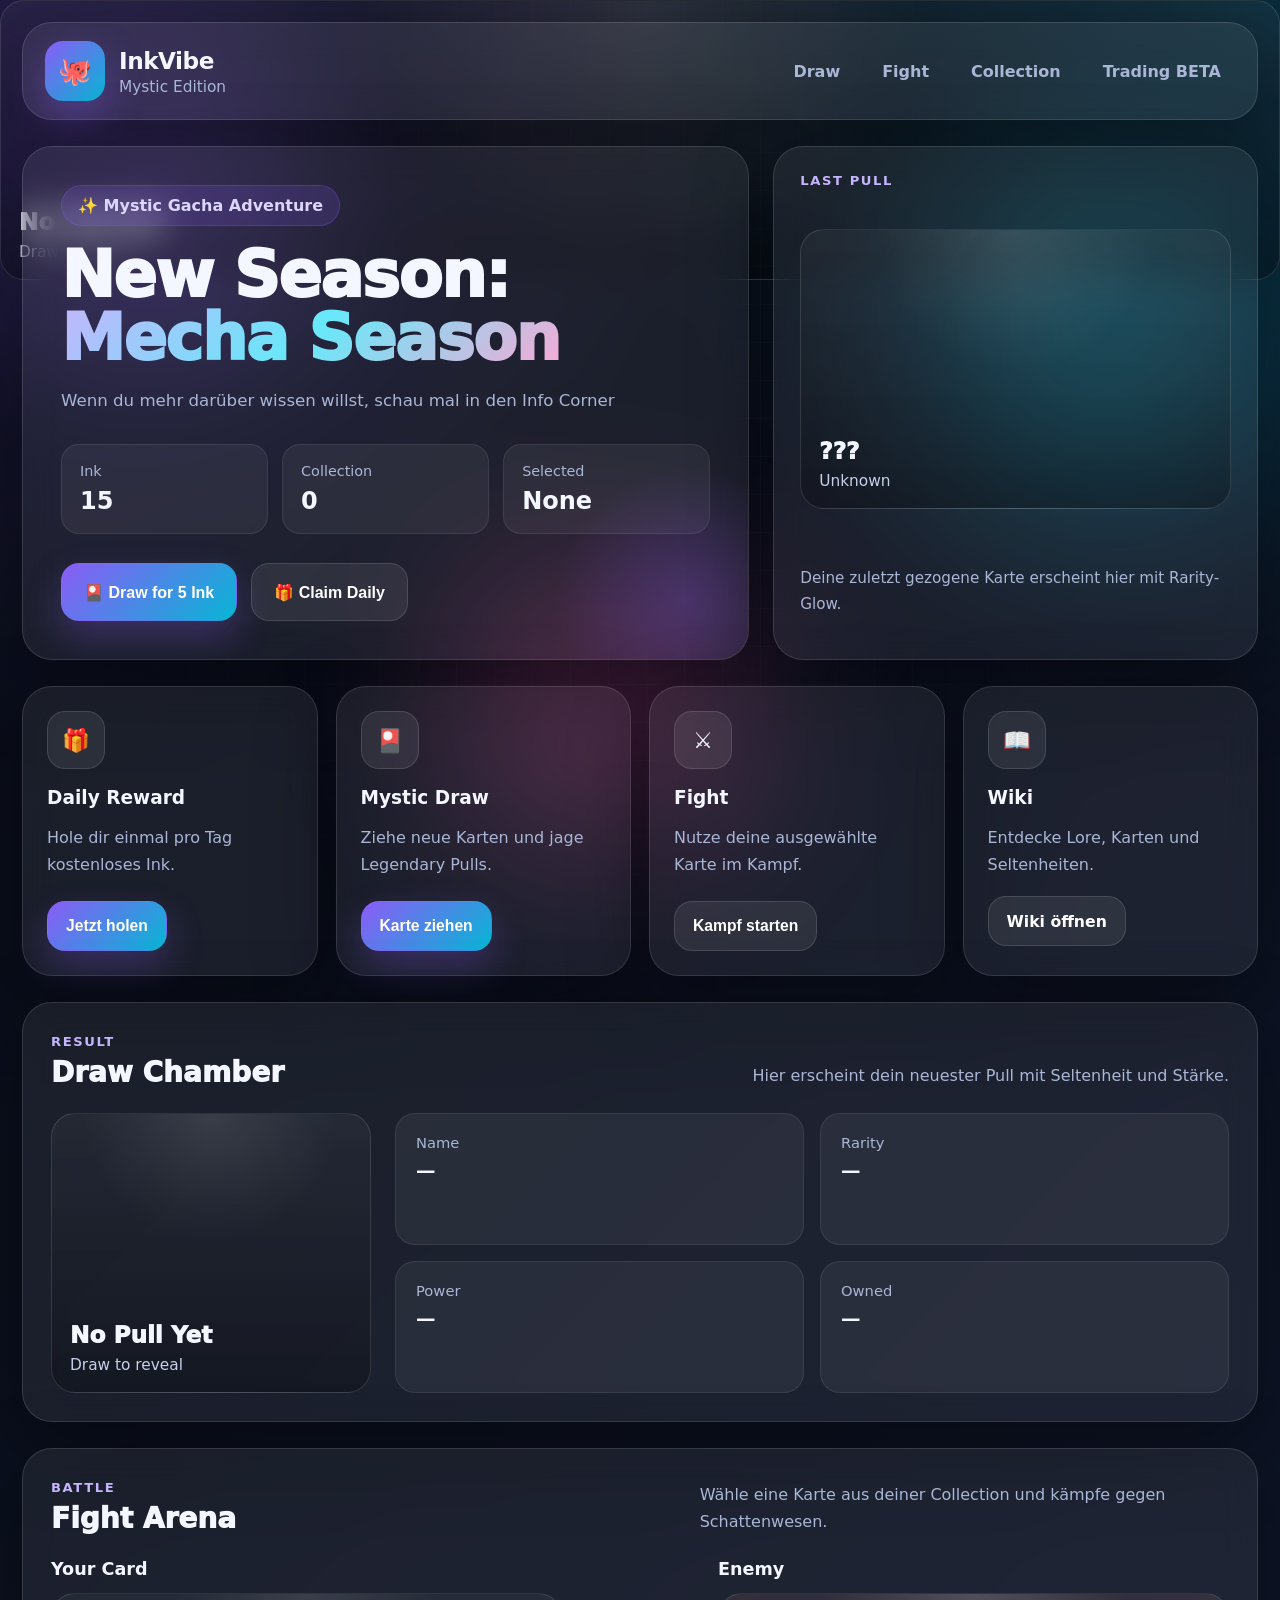
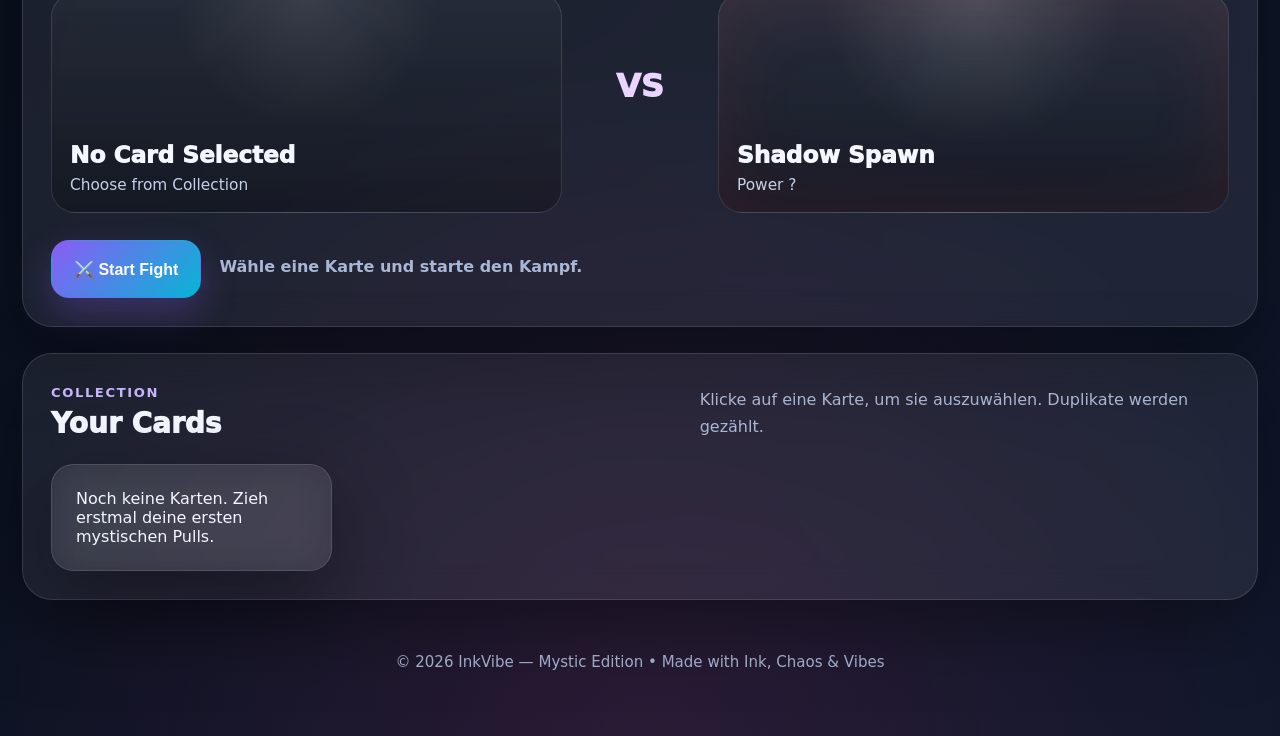
==== commit d08e4691: "Remove InfoCorner link from navigation" ====
--- a/index.html
+++ b/index.html
@@ -44,7 +44,6 @@
         <a href="#draw-zone">Draw</a>
         <a href="#fight-zone">Fight</a>
         <a href="#collection-zone">Collection</a>
-        <a href="corner.html">InfoCorner</a>
         <a href="trade.html">Trading BETA</a>
       </nav>
     </header>
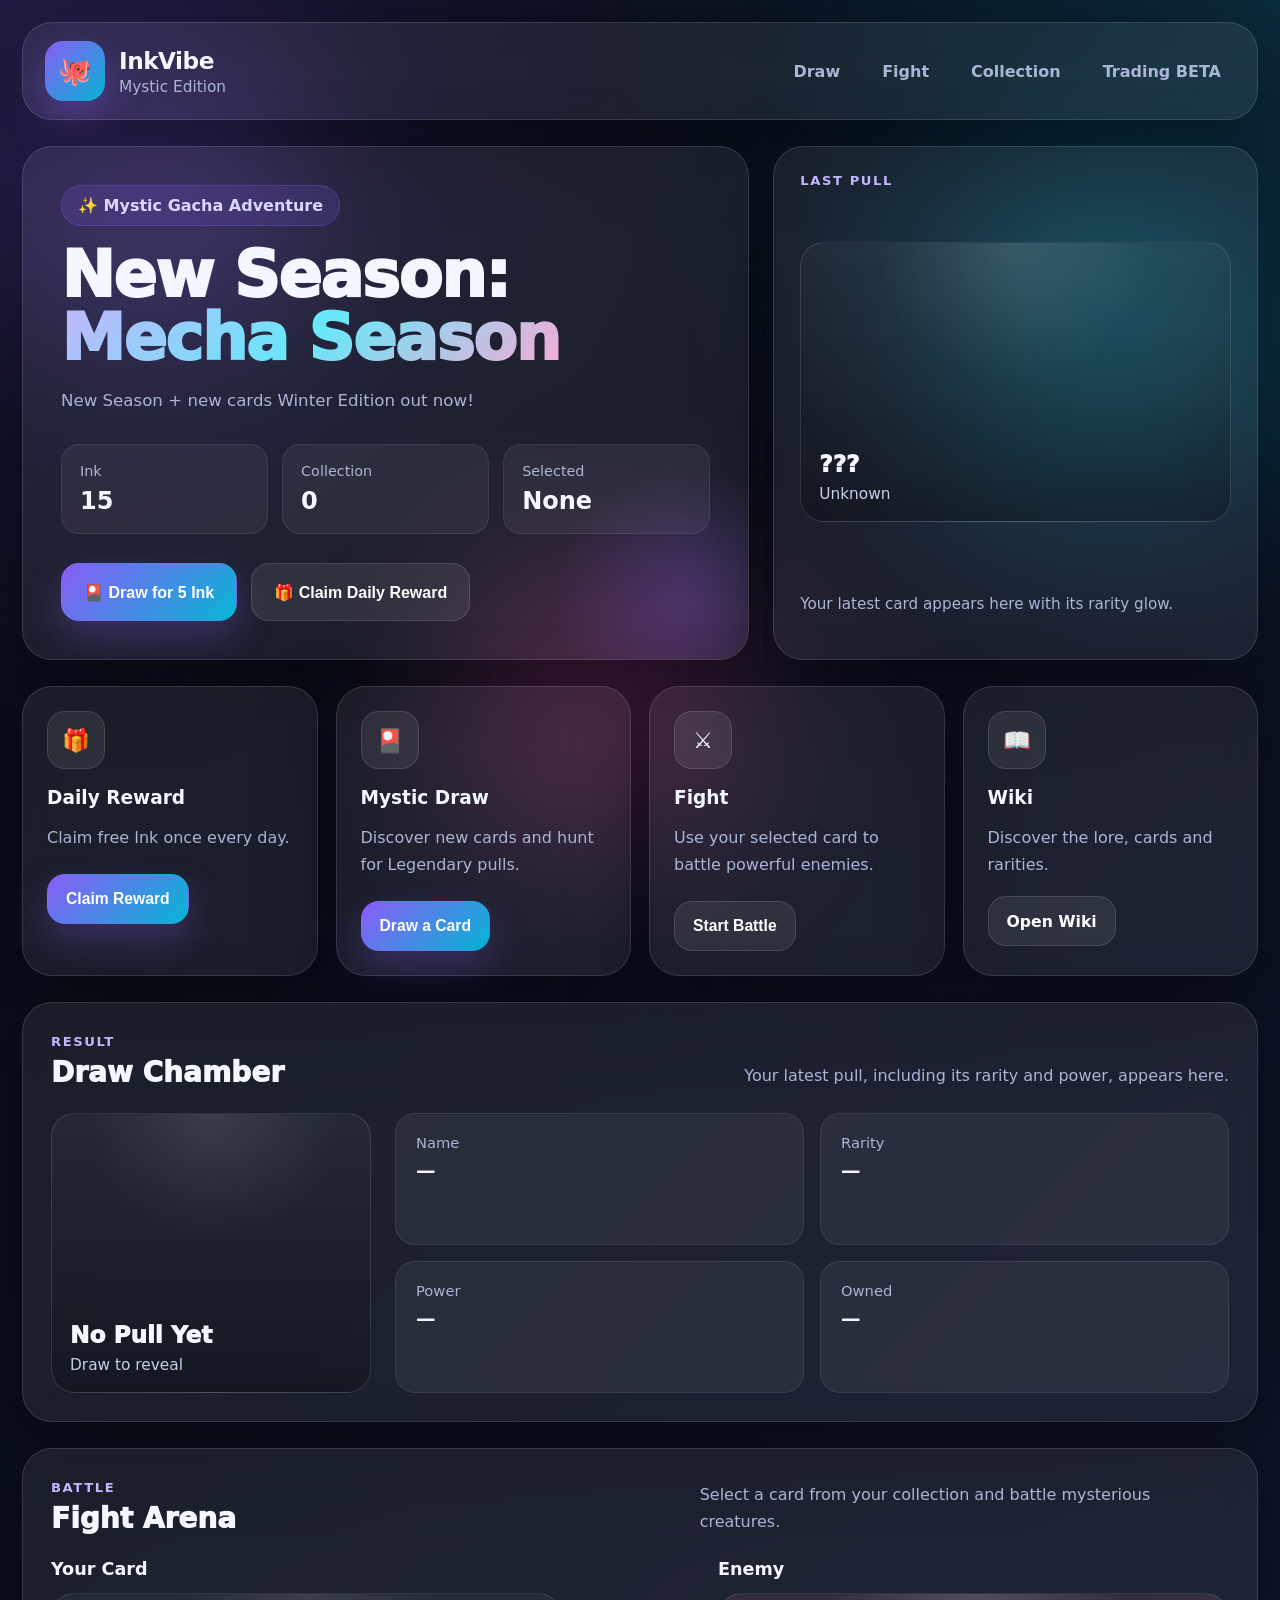
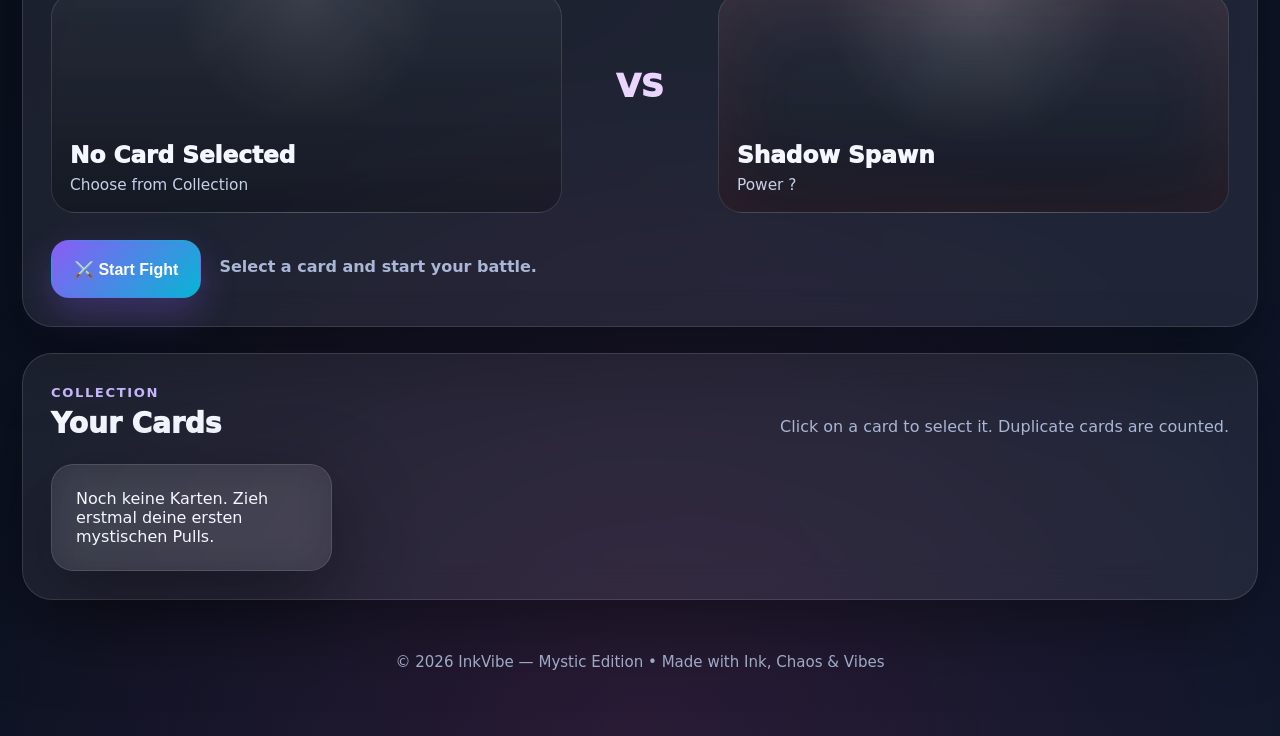
==== commit e2c6223d: "Update index.html for Winter Season and translations Updated the title and meta description for the " ====
--- a/index.html
+++ b/index.html
@@ -1,32 +1,33 @@
+
 <!DOCTYPE html>
-<html lang="de">
+<html lang="en">
 <head>
   <meta charset="UTF-8" />
   <meta name="viewport" content="width=device-width, initial-scale=1.0" />
-  <title>InkVibe - MechaSeason out now!</title>
-  <meta name="description" content="InkVibe — Mystic Edition | Sammle mystische Karten, ziehe seltene Charaktere und kämpfe im Browser." />
+  <title>InkVibe - Winter Season</title>
+  <meta name="description" content="InkVibe — Mystic Edition | Collect mystical cards, discover rare characters and battle in your browser." />
   <link rel="stylesheet" href="style.css" />
 </head>
 <body>
+
   <div class="snowflakes" aria-hidden="true">
-  <div class="snowflake">❄</div>
-  <div class="snowflake">❅</div>
-  <div class="snowflake">❆</div>
-  <div class="snowflake">❄</div>
-  <div class="snowflake">❅</div>
-  <div class="snowflake">❆</div>
-  <div class="snowflake">❄</div>
-  <div class="snowflake">❅</div>
-  <div class="snowflake">❆</div>
-  <div class="snowflake">❄</div>
-</div>
+    <div class="snowflake">❄</div>
+    <div class="snowflake">❅</div>
+    <div class="snowflake">❆</div>
+    <div class="snowflake">❄</div>
+    <div class="snowflake">❅</div>
+    <div class="snowflake">❆</div>
+    <div class="snowflake">❄</div>
+    <div class="snowflake">❅</div>
+    <div class="snowflake">❆</div>
+    <div class="snowflake">❄</div>
+  </div>
 
   <div class="bg-layer">
     <div class="orb orb-a"></div>
     <div class="orb orb-b"></div>
     <div class="orb orb-c"></div>
     <div class="grid-overlay"></div>
-    <div id="drawReveal" class="draw-reveal placeholder-card"></div>
   </div>
 
   <div class="app-shell">
@@ -50,14 +51,15 @@
 
     <main>
 
-      <!-- HERO -->
       <section class="hero-grid">
         <div class="hero-main glass">
           <div class="hero-badge">✨ Mystic Gacha Adventure</div>
+
           <h2>New Season: <span>Mecha Season</span></h2>
+
           <p>
-           Wenn du mehr darüber wissen willst,
-           schau mal in den <span>Info Corner</span>
+            New Season + new cards
+            <span>Winter Edition</span> out now!
           </p>
 
           <div class="hero-stats">
@@ -65,10 +67,12 @@
               <span class="hero-stat-label">Ink</span>
               <span class="hero-stat-value" id="inkCount">0</span>
             </div>
+
             <div class="hero-stat">
               <span class="hero-stat-label">Collection</span>
               <span class="hero-stat-value" id="collectionCount">0</span>
             </div>
+
             <div class="hero-stat">
               <span class="hero-stat-label">Selected</span>
               <span class="hero-stat-value" id="selectedCardName">None</span>
@@ -79,65 +83,74 @@
             <button class="btn btn-primary btn-xl" onclick="drawCard()">
               🎴 Draw for 5 Ink
             </button>
+
             <button class="btn btn-secondary btn-xl" onclick="claimDaily()">
-              🎁 Claim Daily
+              🎁 Claim Daily Reward
             </button>
           </div>
         </div>
 
         <aside class="hero-side glass">
           <div class="side-label">Last Pull</div>
+
           <div id="lastPullCard" class="featured-card placeholder-card">
             <div class="featured-card-inner">
               <span class="featured-name">???</span>
               <span class="featured-rarity">Unknown</span>
             </div>
           </div>
+
           <p class="side-note">
-            Deine zuletzt gezogene Karte erscheint hier mit Rarity-Glow.
+            Your latest card appears here with its rarity glow.
           </p>
         </aside>
       </section>
 
-      <!-- QUICK ACTIONS -->
       <section class="quick-actions">
+
         <div class="quick-card glass">
           <div class="quick-icon">🎁</div>
           <h3>Daily Reward</h3>
-          <p>Hole dir einmal pro Tag kostenloses Ink.</p>
-          <button class="btn btn-primary" onclick="claimDaily()">Jetzt holen</button>
+          <p>Claim free Ink once every day.</p>
+          <button class="btn btn-primary" onclick="claimDaily()">
+            Claim Reward
+          </button>
         </div>
 
         <div class="quick-card glass" id="draw-zone">
           <div class="quick-icon">🎴</div>
           <h3>Mystic Draw</h3>
-          <p>Ziehe neue Karten und jage Legendary Pulls.</p>
-          <button class="btn btn-primary" onclick="drawCard()">Karte ziehen</button>
+          <p>Discover new cards and hunt for Legendary pulls.</p>
+          <button class="btn btn-primary" onclick="drawCard()">
+            Draw a Card
+          </button>
         </div>
 
         <div class="quick-card glass" id="fight-zone">
           <div class="quick-icon">⚔️</div>
           <h3>Fight</h3>
-          <p>Nutze deine ausgewählte Karte im Kampf.</p>
-          <button class="btn btn-secondary" onclick="fight()">Kampf starten</button>
+          <p>Use your selected card to battle powerful enemies.</p>
+          <button class="btn btn-secondary" onclick="fight()">
+            Start Battle
+          </button>
         </div>
 
         <div class="quick-card glass">
           <div class="quick-icon">📖</div>
           <h3>Wiki</h3>
-          <p>Entdecke Lore, Karten und Seltenheiten.</p>
-          <a href="wiki.html" class="btn btn-secondary">Wiki öffnen</a>
-        </div>
-      </section>
-
-      <!-- DRAW RESULT -->
+          <p>Discover the lore, cards and rarities.</p>
+          <a href="wiki.html" class="btn btn-secondary">Open Wiki</a>
+        </div>
+
+      </section>
+
       <section class="section-panel glass">
         <div class="section-head">
           <div>
             <span class="eyebrow">RESULT</span>
             <h2>Draw Chamber</h2>
           </div>
-          <p>Hier erscheint dein neuester Pull mit Seltenheit und Stärke.</p>
+          <p>Your latest pull, including its rarity and power, appears here.</p>
         </div>
 
         <div class="draw-result-wrap">
@@ -153,14 +166,17 @@
               <span class="meta-label">Name</span>
               <span class="meta-value" id="pullName">—</span>
             </div>
+
             <div class="meta-box">
               <span class="meta-label">Rarity</span>
               <span class="meta-value" id="pullRarity">—</span>
             </div>
+
             <div class="meta-box">
               <span class="meta-label">Power</span>
               <span class="meta-value" id="pullPower">—</span>
             </div>
+
             <div class="meta-box">
               <span class="meta-label">Owned</span>
               <span class="meta-value" id="pullOwned">—</span>
@@ -169,19 +185,20 @@
         </div>
       </section>
 
-      <!-- FIGHT -->
       <section class="section-panel glass fight-layout">
         <div class="section-head">
           <div>
             <span class="eyebrow">BATTLE</span>
             <h2>Fight Arena</h2>
           </div>
-          <p>Wähle eine Karte aus deiner Collection und kämpfe gegen Schattenwesen.</p>
+
+          <p>Select a card from your collection and battle mysterious creatures.</p>
         </div>
 
         <div class="fight-grid">
           <div class="arena-card">
             <h3>Your Card</h3>
+
             <div id="selectedFightCard" class="battle-card placeholder-card small-card">
               <div class="featured-card-inner">
                 <span class="featured-name">No Card Selected</span>
@@ -194,6 +211,7 @@
 
           <div class="arena-card">
             <h3>Enemy</h3>
+
             <div id="enemyCard" class="battle-card enemy-card small-card">
               <div class="featured-card-inner">
                 <span class="featured-name">Shadow Spawn</span>
@@ -204,19 +222,24 @@
         </div>
 
         <div class="fight-controls">
-          <button class="btn btn-primary btn-xl" onclick="fight()">⚔️ Start Fight</button>
-          <div id="fightResult" class="fight-result">Wähle eine Karte und starte den Kampf.</div>
-        </div>
-      </section>
-
-      <!-- COLLECTION -->
+          <button class="btn btn-primary btn-xl" onclick="fight()">
+            ⚔️ Start Fight
+          </button>
+
+          <div id="fightResult" class="fight-result">
+            Select a card and start your battle.
+          </div>
+        </div>
+      </section>
+
       <section class="section-panel glass" id="collection-zone">
         <div class="section-head">
           <div>
             <span class="eyebrow">COLLECTION</span>
             <h2>Your Cards</h2>
           </div>
-          <p>Klicke auf eine Karte, um sie auszuwählen. Duplikate werden gezählt.</p>
+
+          <p>Click on a card to select it. Duplicate cards are counted.</p>
         </div>
 
         <div id="collectionGrid" class="collection-grid"></div>
@@ -227,6 +250,7 @@
     <footer class="footer">
       <p>© 2026 InkVibe — Mystic Edition • Made with Ink, Chaos & Vibes</p>
     </footer>
+
   </div>
 
   <script src="script.js"></script>
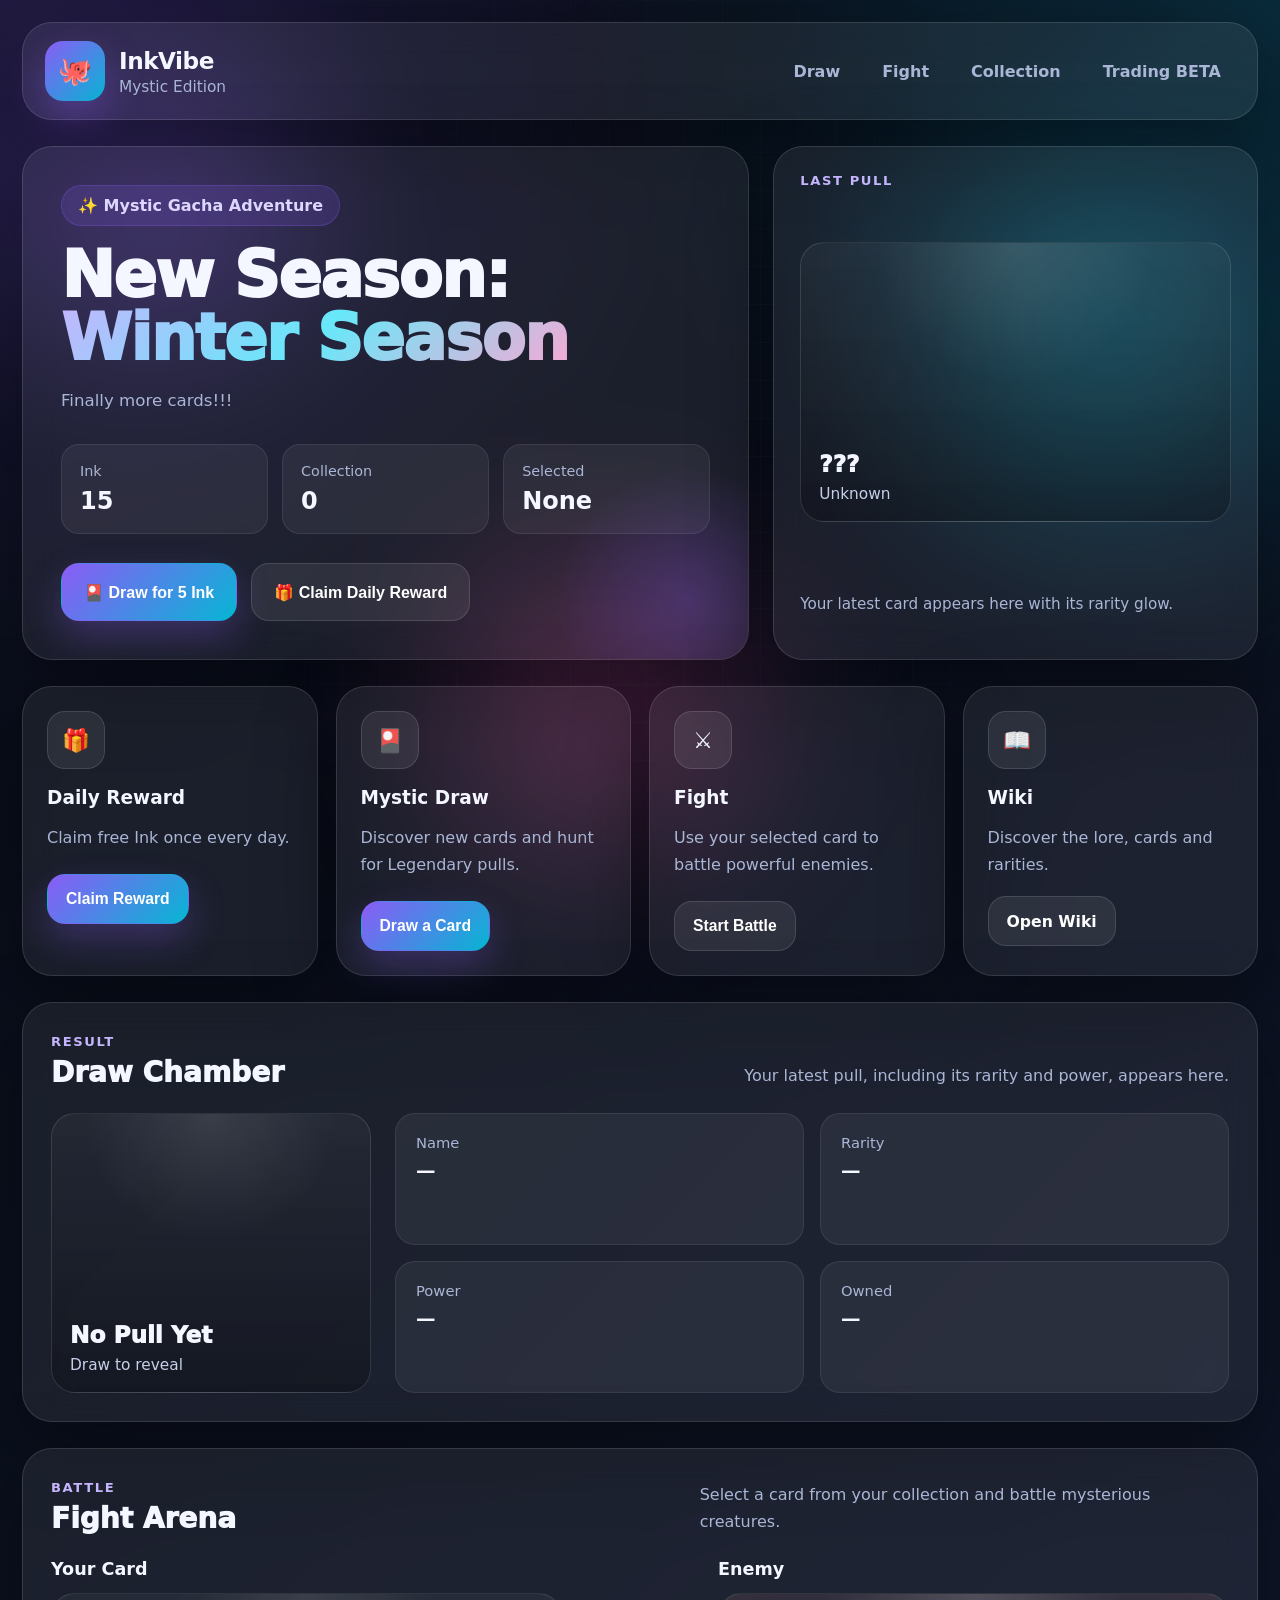
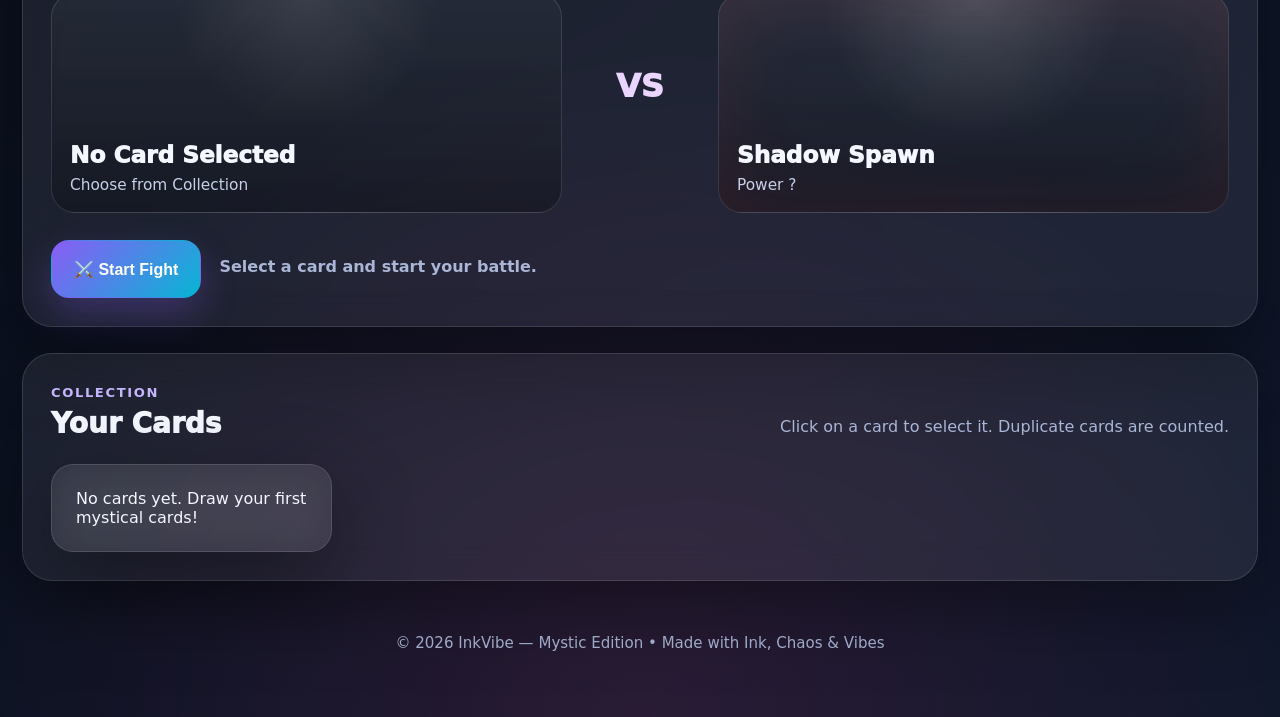
==== commit 343b5d13: "Update season name and description in index.html" ====
--- a/index.html
+++ b/index.html
@@ -55,11 +55,10 @@
         <div class="hero-main glass">
           <div class="hero-badge">✨ Mystic Gacha Adventure</div>
 
-          <h2>New Season: <span>Mecha Season</span></h2>
+          <h2>New Season: <span>Winter Season</span></h2>
 
           <p>
-            New Season + new cards
-            <span>Winter Edition</span> out now!
+            Finally more cards!!!
           </p>
 
           <div class="hero-stats">
